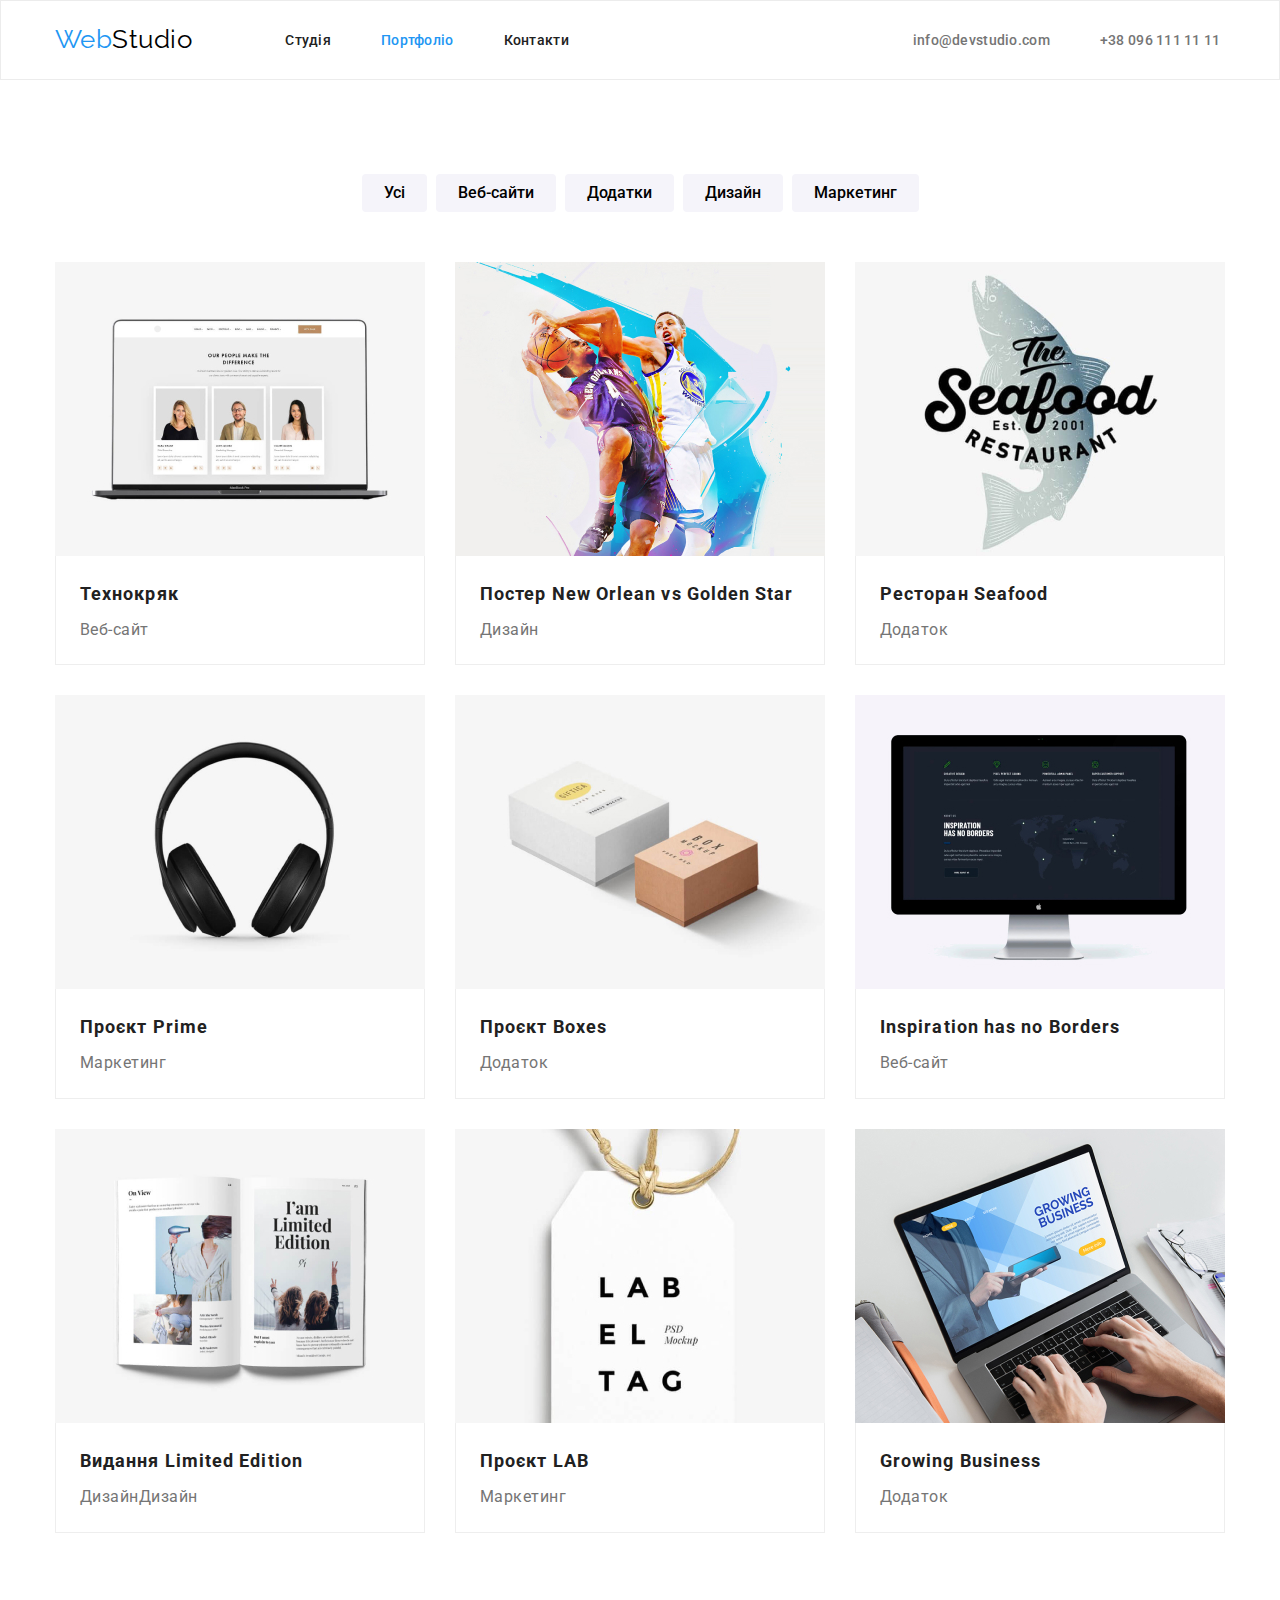
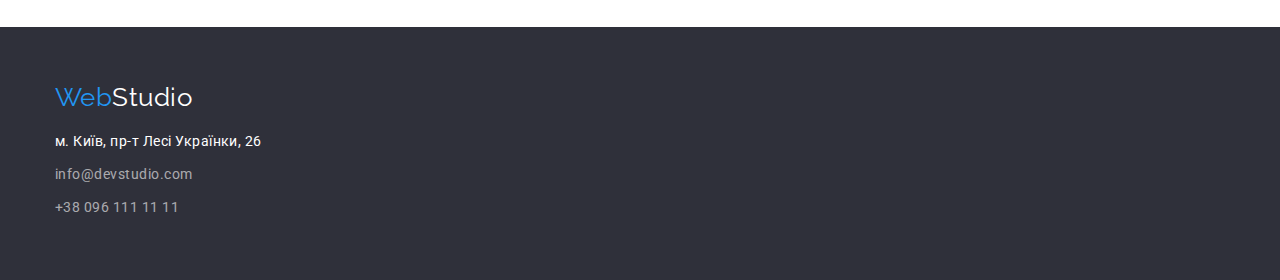
==== portfolio.html @ 8337daf1 "Add files via upload" ====
<!DOCTYPE html>
<html lang="en">
<head>
<meta charset="UTF-8">
<meta http-equiv="X-UA-Compatible" content="IE=edge">
<meta name="viewport" content="width=device-width, initial-scale=1.0">
<title>Portfolio</title>
<link rel="preconnect" href="https://fonts.googleapis.com"><link rel="preconnect" href="https://fonts.gstatic.com" crossorigin><link href="https://fonts.googleapis.com/css2?family=Raleway:wght@700&family=Roboto:wght@400;500;700;900&display=swap" rel="stylesheet">
<link rel="stylesheet" href="https://cdnjs.cloudflare.com/ajax/libs/modern-normalize/1.1.0/modern-normalize.min.css"> 
<link rel="stylesheet" href="css/style.css">
</head>
<body>

<!-- header -->

<header class="head-page">   
    
    <div class="line-head container">

        <a class="logo-head" href="#"><span class="logo-two">Web</span>Studio</a>

        <nav class="nav-head">

            <ul class="head-menu"> 
                <li><a class="menu-link change" href="index.html">Студія</a></li>
                <li><a class="menu-link change active" href="portfolio.html">Портфоліо</a></li>
                <li><a class="menu-link change" href="#">Контакти</a></li>
            </ul>

        </nav> 

            <ul class="head-contacts">
                <li><a class="menu-contacts change" href="mailto:info@devstudio.com">info@devstudio.com</a></li>
                <li><a class="menu-contacts change" href="tel:+380961111111">+38 096 111 11 11</a></li>
            </ul>

    </div>

</header>

<!-- main -->

<main> 

<!-- section-1-->

    <section class="container section menu-portfolio">

        <ul class="portfolio-list">
            <li class="portfolio-items"><button class="button-portfolio" type="button">Усі</button></li>  
            <li class="portfolio-items"><button class="button-portfolio" type="button">Веб-сайти</button></li>
            <li class="portfolio-items"><button class="button-portfolio" type="button">Додатки</button></li> 
            <li class="portfolio-items"><button class="button-portfolio" type="button">Дизайн</button></li>
            <li class="portfolio-items"><button class="button-portfolio" type="button">Маркетинг</button></li>
        </ul>

    </section>

<!-- section-2-->

    <section class="container section grid-portfolio">
        <ul class="card-list">

            <li class="cards-items">
                <img src="images/portfolio/img1.jpg" alt="" width="370" height="294">   
                <div class="frame">
                    <h3 class="name-card">Технокряк</h3>    
                    <p class="text-portfolio">Веб-сайт</p>
                </div>
            </li>

            <li class="cards-items">
                <img src="images/portfolio/img2.jpg" alt="" width="370" height="294">   
                <div class="frame">
                    <h3 class="name-card">Постер New Orlean vs Golden Star</h3>   
                    <p class="text-portfolio">Дизайн</p>
                </div>
            </li>
    
            <li class="cards-items">
                <img src="images/portfolio/img3.jpg" alt="" width="370" height="294">   
                <div class="frame">
                    <h3 class="name-card">Ресторан Seafood</h3>   
                    <p class="text-portfolio">Додаток</p>
                </div>
            </li>
    
            <li class="cards-items">
                <img src="images/portfolio/img4.jpg" alt="" width="370" height="294">   
                <div class="frame">
                    <h3 class="name-card">Проєкт Prime</h3>   
                    <p class="text-portfolio">Маркетинг</p>
                </div>
            </li>
    
            <li class="cards-items">
                <img src="images/portfolio/img5.jpg" alt="" width="370" height="294">   
                <div class="frame">
                    <h3 class="name-card">Проєкт Boxes</h3>   
                    <p class="text-portfolio">Додаток</p>
                </div>
            </li>

            <li class="cards-items">
                <img src="images/portfolio/img6.jpg" alt="" width="370" height="294">   
                <div class="frame">
                    <h3 class="name-card">Inspiration has no Borders</h3> 
                    <p class="text-portfolio">Веб-сайт</p>
                </div>
            </li>
    
            <li class="cards-items">
                <img src="images/portfolio/img7.jpg" alt="" width="370" height="294">   
                <div class="frame">
                    <h3 class="name-card">Видання Limited Edition</h3>    
                    <p class="text-portfolio">ДизайнДизайн</p>
                </div>
            </li>
    
            <li class="cards-items">
                <img src="images/portfolio/img8.jpg" alt="" width="370" height="294">   
                <div class="frame">
                    <h3 class="name-card">Проєкт LAB</h3> 
                    <p class="text-portfolio">Маркетинг</p>
                </div>
            </li>
    
            <li class="cards-items">
                <img src="images/portfolio/img9.jpg" alt="" width="370" height="294">   
                <div class="frame">
                    <h3 class="name-card">Growing Business</h3>   
                    <p class="text-portfolio">Додаток</p>
                </div>
            </li>

        </ul>
    </section>

</main>

<!-- footer -->

<footer class="foot-page">
    
    <div class="container">

        <nav class="navigation-logo">
            <a class="logo-foot " href="#"><span class="logo-two">Web</span>Studio</a> 
        </nav>


        <nav class="navigation-foot">
        
           <ul class="list-foot">
                <li class="foot-items">
                    <address>
                        <a class="local menu-button" href="https://goo.gl/maps/CPtrU1FHBa2aNyZL9">м. Київ, пр-т Лесі Українки, 26</a>
                    </address>
                </li>
                <li class="foot-items"><a class="contact-foot change" href="mailto:info@devstudio.com">info@devstudio.com</a></li>
                <li class="foot-items"><a class="contact-foot change" href="tel:+380961111111">+38 096 111 11 11</a></li>
            </ul>
        </nav>
    </div>

</footer>


</body>
</html>
---- css/style.css ----
body{
font-family: Roboto, sans-serif;
color: #212121;
background-color: #FFFFFF;
font-size: 100%;
letter-spacing: 0.03em;
margin: 0;
padding: 0;
}


:root{
    --color1: #000000;
    --color2: #2196F3;
    --color3: #2F303A;;
    --color4: #FFFFFF;
    --color5: #757575;
    --color6: #F5F4FA;
    --color7: #ECECEC;
    --color8: #212121;
    --color9: #188CE8;
    --color10: #EEEEEE;
}

img{
display: block;
}

.container{
width:1200px;
margin: 0 auto;
}
    
.section{
    padding-top: 94px;
    padding-bottom: 94px;
}




/* _______________________________________HEADER_________________________ */
.head-page{
height: 80px;
border: 1px solid var(--color7);
}

.line-head{
display: flex;
}

.logo-head{
font-size: 26px;
line-height: 1.1;
font-family: 'Raleway';
text-decoration: none;
color: var(--color1);
padding-left: 15px;
padding-top: 24px;
}

.logo-two{
color: var(--color2);
}
    
.nav-head{
display: flex;
}

.head-menu{
display: flex;
list-style-type: none;
gap: 50px;
font-size: 14px;
line-height: 1.1;
letter-spacing: 0.02em;
padding: 0;
margin: 0;
margin-left: 93px;

padding-top: 32px;
}

.menu-link{
font-size: 14px;
line-height: 1.1;
letter-spacing: 0.02em;
text-decoration: none;
color: var(--color8);
font-weight: 500;
}

.head-contacts{
    margin: 0;
display: flex;
list-style-type: none;
margin-left: 344px;
gap: 50px;
font-size: 14px;
line-height: 1.1;
letter-spacing: 0.02em;
padding: 0;
padding-top: 32px;
}

.menu-contacts{
font-size: 14px;
line-height: 1.1;
letter-spacing: 0.02em;
text-decoration: none;
font-weight: 500;
color: var(--color5);
}

/* _______________________________________MAIN-INDEX____________________ */

/* _______________________________________SECTION 1*/

.background-image{
margin: 0 auto;
width: 1600px;
background: var(--color3);
background-image: url("img/overlay.jpg");

}
.head-top{
margin: 0 0;
font-weight: 900;
font-size: 44px;
line-height: 1.36;
text-align: center;
letter-spacing: 0.06em;
text-transform: uppercase;
padding-top: 200px;
padding-left: 252px;
padding-right: 252px;
color: var(--color4);
width: 696px;
box-sizing: content-box;
}

.but-pozition{
padding-left: 492px;
padding-top: 30px;
padding-bottom: 200px;
}

.button-top{
border: 0;
font-size: 16px;
line-height: 1.88;
align-items: center;
text-align: center;
letter-spacing: 0.06em;
font-weight: 700;
padding: 10px 32px;

cursor: pointer;
color: var(--color4);
background: var(--color9);
box-shadow: 0px 4px 4px rgba(0, 0, 0, 0.15);
border-radius: 4px;
}



.button-sec-one:hover{
background: var(--color2);
box-shadow: 0px 4px 4px rgba(0, 0, 0, 0.15);

}

/* _______________________________________SECTION 2*/

svg{
    display: block;
}

.benefits-icon{
    width: 70px;
    height: 70px;
}

.benefits-icons{
width: 270px;
height: 120px;
}

.visually-hidden {
position: absolute;
white-space: nowrap;width: 1px;
height: 1px;overflow: hidden;
border: 0;padding: 0;
clip: rect(0 0 0 0);
clip-path: inset(50%);
margin: -1px; 
}

.benefits-list{
display: flex;
justify-content: center;
gap: 30px;
padding: 0;
margin: 0;
}

.benefits-items{
list-style-type: none;
}

.benefits-head{
width: 270px;
height: 16px;
font-size: 14px;
line-height: 1.1;
text-transform: uppercase;
margin: 0;
padding: 0;
margin-bottom: 10px;
}


.text-benefits{
width: 270px;
height: 72px;
font-size: 14px;
line-height: 1.71;
color: var(--color5);
margin: 0;
padding: 0;
}
    

/* _______________________________________SECTION 3 */


.doing{
padding: 0;
}

.doing-head{
font-size: 36px;
line-height: 1.1;
text-align: center;
margin: 0 auto;
margin-bottom: 50px;
}

.doing-list{
display: flex;
gap: 30px;
justify-content: center;
margin: 0;
padding: 0;

}

.doing-items{
list-style: none;
}

/* _______________________________________SECTION 4 */
.staff{
background: var(--color6);
}
 
.staff-head{
font-size: 36px;
line-height: 1.1;
text-align: center;
padding: 0 ;
margin: 0 ;
}

.staff-list{
display: flex;
justify-content: center;
gap: 30px;
padding: 0;
margin: 0;
margin-top: 50px;
}

.staff-items{
list-style-type: none;
background: var(--color4);
box-shadow: 0px 1px 3px rgba(0, 0, 0, 0.12), 0px 1px 1px rgba(0, 0, 0, 0.14), 0px 2px 1px rgba(0, 0, 0, 0.2);
border-radius: 0px 0px 4px 4px;
justify-content: center;
flex-direction: column;
}

.name-staff{ 
font-weight: 500;
font-size: 16px;
line-height: 1.1;
text-align: center;

margin: 0;
color: var(--color8);
padding-top: 30px;
}

.positions-staff{
padding-bottom: 30px;
font-size: 16px;
line-height: 1.1;
text-align: center;
padding-top: 10px;
margin: 0;
color: var(--color5);
}



/* _______________________________________MAIN-PORTFOLIO__________________________ */

/* ______________________________________SECTION 1 */
.menu-portfolio{
padding-bottom: 0;
}

.portfolio-list{
display: flex;
flex-wrap: wrap;
gap: 9px;  
margin: 0;
padding: 0;
justify-content: center;
}

.portfolio-items{
display: flex;
list-style-type: none;
margin: 0;
display: inline;
}

.portfolio-section{
display: flex;
flex-wrap: wrap;
gap: 9px;  
margin: 0;
padding: 0;
justify-content: center;
}

.button-portfolio{ 
font-weight: 500;
border: 0;
font-size: 16px;
line-height: 1.6;
background: var(--color6);
border-radius: 4px;
cursor: pointer;
padding: 6px 22px;

}

.button-portfolio:hover{
background: var(--color2);
color: var(--color4);
box-shadow: 0px 3px 1px rgba(0, 0, 0, 0.1), 0px 1px 2px rgba(0, 0, 0, 0.08), 0px 2px 2px rgba(0, 0, 0, 0.12);
border-radius: 4px;
}
/* ______________________________________SECTION 2 */

.grid-portfolio{
padding-top: 50px;
}

.card-list{
display: flex;
flex-wrap: wrap;
gap: 30px;  
margin: 0;
padding: 0;
justify-content: center;
}


.cards-items{
list-style-type: none;

}

.frame{
margin: 0;
list-style-type: none;
box-sizing: border-box;
border-right: 1px solid var(--color10);
border-left: 1px solid var(--color10);
border-bottom: 1px solid var(--color10);
}

.name-card{
font-weight: 700;
font-size: 18px;
line-height: 2;
letter-spacing: 0.06em;
margin: 0;
padding: 0;
padding-left: 24px;
padding-top: 20px;
}

.text-portfolio{
font-weight: 400;
font-size: 16px;
line-height: 1.8;
margin: 0;
padding: 0;
padding-left: 24px;
margin-top: 4px;
padding-bottom: 20px;
color: var(--color5);
}

/* _______________________________________FOOTER_________________________ */
.foot-page{
background: var(--color3);
}

.navigation-logo{
padding-top: 60px;
padding-left: 15px;
}

.logo-foot{
font-size: 26px;
line-height: 0.8;
font-family: 'Raleway';
text-decoration: none;
color: var(--color4);
}

.navigation-foot{
padding-bottom: 60px;
padding-left: 15px;
margin-top: 20px;
}

.list-foot{
list-style-type: none;
padding: 0;
margin: 0;
}

.local{
font-weight: 400;
font-style: normal;
font-size: 14px;
line-height: 1.71;
text-decoration: none;
color: var(--color4);
}

.contact-foot{
font-weight: 400;
font-size: 14px;
line-height: 1.71;
text-decoration: none;
color:rgba(255, 255, 255, 0.6); 
}

.foot-items{
margin-top: 9px;
}



.change:hover{
color: var(--color2);
}

.active{
color: var(--color2);
}
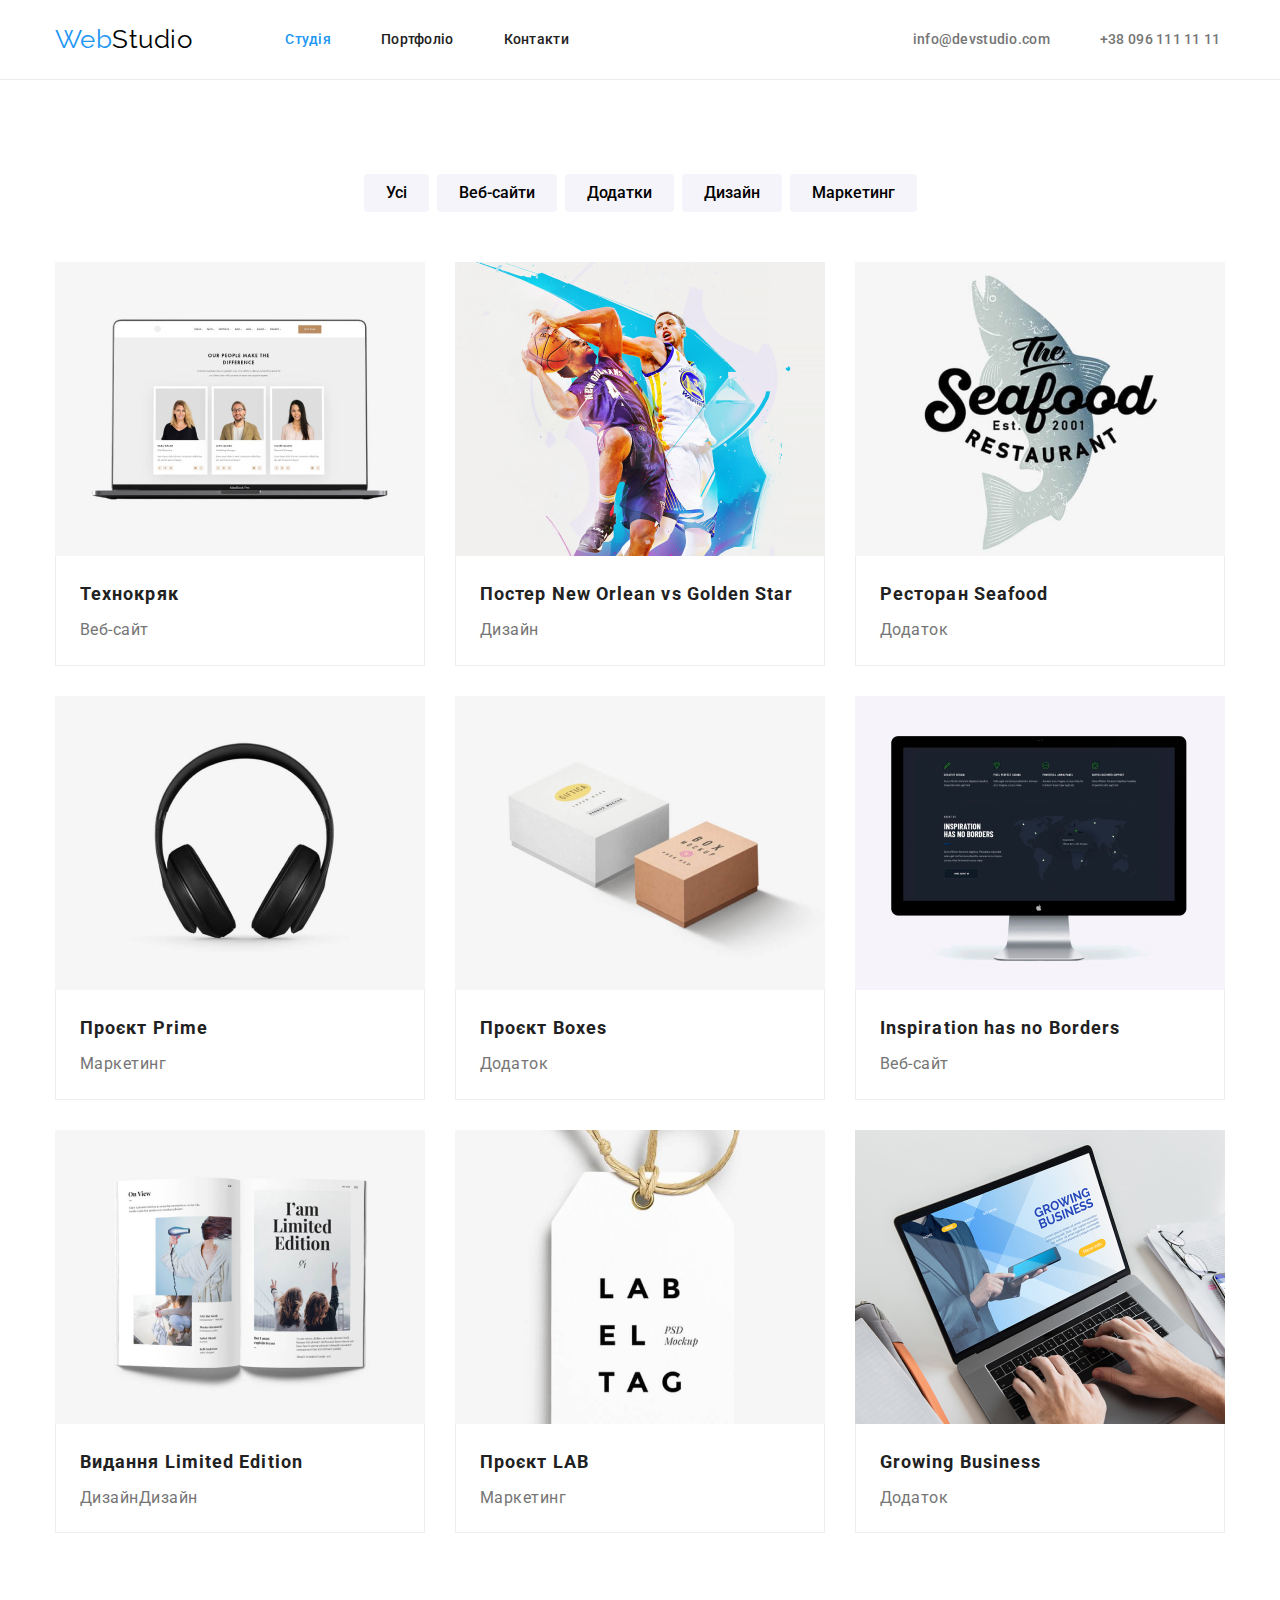
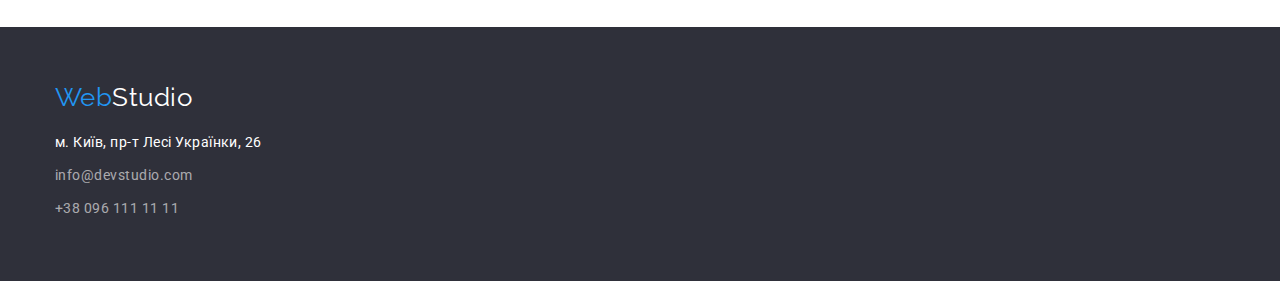
==== commit e285fd16: "Add files via upload" ====
--- a/portfolio.html
+++ b/portfolio.html
@@ -1,10 +1,10 @@
 <!DOCTYPE html>
-<html lang="en">
+<html lang="uk">
 <head>
 <meta charset="UTF-8">
 <meta http-equiv="X-UA-Compatible" content="IE=edge">
 <meta name="viewport" content="width=device-width, initial-scale=1.0">
-<title>Portfolio</title>
+<title>Портфоліо</title>
 <link rel="preconnect" href="https://fonts.googleapis.com"><link rel="preconnect" href="https://fonts.gstatic.com" crossorigin><link href="https://fonts.googleapis.com/css2?family=Raleway:wght@700&family=Roboto:wght@400;500;700;900&display=swap" rel="stylesheet">
 <link rel="stylesheet" href="https://cdnjs.cloudflare.com/ajax/libs/modern-normalize/1.1.0/modern-normalize.min.css"> 
 <link rel="stylesheet" href="css/style.css">
@@ -14,7 +14,6 @@
 <!-- header -->
 
 <header class="head-page">   
-    
     <div class="line-head container">
 
         <a class="logo-head" href="#"><span class="logo-two">Web</span>Studio</a>
@@ -22,29 +21,42 @@
         <nav class="nav-head">
 
             <ul class="head-menu"> 
-                <li><a class="menu-link change" href="index.html">Студія</a></li>
-                <li><a class="menu-link change active" href="portfolio.html">Портфоліо</a></li>
+                <li><a class="menu-link change active" href="index.html">Студія</a></li>
+                <li><a class="menu-link change" href="portfolio.html">Портфоліо</a></li>
                 <li><a class="menu-link change" href="#">Контакти</a></li>
             </ul>
 
         </nav> 
 
             <ul class="head-contacts">
-                <li><a class="menu-contacts change" href="mailto:info@devstudio.com">info@devstudio.com</a></li>
-                <li><a class="menu-contacts change" href="tel:+380961111111">+38 096 111 11 11</a></li>
+
+                <li class="icons-head">
+                    <svg width="16px" height="12px">
+                        <use href="/images/Arabic.svg#icon-envelope"> </use>
+                    </svg>
+                    <a class="menu-contacts change" href="mailto:info@devstudio.com">info@devstudio.com</a>
+                </li>
+                
+                <li class="icons-head">
+                    <svg width="10px" height="16px">
+                        <use href="/images/Arabic.svg#icon-smartphone"> </use>
+                    </svg>
+                    <a class="menu-contacts change" href="tel:+380961111111">+38 096 111 11 11</a>
+                </li>
+
             </ul>
 
     </div>
-
 </header>
 
 <!-- main -->
 
 <main> 
 
-<!-- section-1-->
+<section class="section">
 
-    <section class="container section menu-portfolio">
+    <div class="container">
+
 
         <ul class="portfolio-list">
             <li class="portfolio-items"><button class="button-portfolio" type="button">Усі</button></li>  
@@ -54,11 +66,10 @@
             <li class="portfolio-items"><button class="button-portfolio" type="button">Маркетинг</button></li>
         </ul>
 
-    </section>
+    
+    <h1 class="visually-hidden">Portfolio</h1>
 
-<!-- section-2-->
 
-    <section class="container section grid-portfolio">
         <ul class="card-list">
 
             <li class="cards-items">
@@ -134,7 +145,8 @@
             </li>
 
         </ul>
-    </section>
+    </div>
+</section>
 
 </main>
 
@@ -144,27 +156,25 @@
     
     <div class="container">
 
-        <nav class="navigation-logo">
             <a class="logo-foot " href="#"><span class="logo-two">Web</span>Studio</a> 
-        </nav>
 
-
-        <nav class="navigation-foot">
+        <address class="navigation-foot">
         
            <ul class="list-foot">
-                <li class="foot-items">
-                    <address>
+                <li>
                         <a class="local menu-button" href="https://goo.gl/maps/CPtrU1FHBa2aNyZL9">м. Київ, пр-т Лесі Українки, 26</a>
-                    </address>
                 </li>
-                <li class="foot-items"><a class="contact-foot change" href="mailto:info@devstudio.com">info@devstudio.com</a></li>
-                <li class="foot-items"><a class="contact-foot change" href="tel:+380961111111">+38 096 111 11 11</a></li>
+                <li><a class="contact-foot change" href="mailto:info@devstudio.com">info@devstudio.com</a></li>
+                <li><a class="contact-foot change" href="tel:+380961111111">+38 096 111 11 11</a></li>
             </ul>
-        </nav>
+            
+        </address>
     </div>
 
 </footer>
 
 
+
+
 </body>
 </html>--- a/css/style.css
+++ b/css/style.css
@@ -1,7 +1,7 @@
 body{
 font-family: Roboto, sans-serif;
-color: #212121;
-background-color: #FFFFFF;
+color: var(--color8);
+background-color: var(--color4);
 font-size: 100%;
 letter-spacing: 0.03em;
 margin: 0;
@@ -29,6 +29,7 @@
 .container{
 width:1200px;
 margin: 0 auto;
+padding: 0 15px;
 }
     
 .section{
@@ -40,13 +41,21 @@
 
 
 /* _______________________________________HEADER_________________________ */
+
+
+.icons-head{
+display: flex;
+gap: 10px;
+}
+
+
 .head-page{
-height: 80px;
-border: 1px solid var(--color7);
+border-bottom: 1px solid var(--color7);
 }
 
 .line-head{
 display: flex;
+align-items: center;
 }
 
 .logo-head{
@@ -55,8 +64,6 @@
 font-family: 'Raleway';
 text-decoration: none;
 color: var(--color1);
-padding-left: 15px;
-padding-top: 24px;
 }
 
 .logo-two{
@@ -78,10 +85,13 @@
 margin: 0;
 margin-left: 93px;
 
-padding-top: 32px;
+
 }
 
 .menu-link{
+display: block;
+padding: 32px 0;
+
 font-size: 14px;
 line-height: 1.1;
 letter-spacing: 0.02em;
@@ -94,13 +104,13 @@
     margin: 0;
 display: flex;
 list-style-type: none;
-margin-left: 344px;
-gap: 50px;
+margin-left: 318px;
+gap: 30px;
 font-size: 14px;
 line-height: 1.1;
 letter-spacing: 0.02em;
 padding: 0;
-padding-top: 32px;
+
 }
 
 .menu-contacts{
@@ -116,36 +126,35 @@
 
 /* _______________________________________SECTION 1*/
 
-.background-image{
+.back-end{
 margin: 0 auto;
-width: 1600px;
+max-width: 1600px;
 background: var(--color3);
 background-image: url("img/overlay.jpg");
+padding-top: 200px;
+padding-bottom: 200px;
 
 }
 .head-top{
-margin: 0 0;
 font-weight: 900;
 font-size: 44px;
 line-height: 1.36;
 text-align: center;
 letter-spacing: 0.06em;
 text-transform: uppercase;
-padding-top: 200px;
-padding-left: 252px;
-padding-right: 252px;
+margin-top: 0px;
+margin-bottom: 30px;
+margin-left: auto;
+margin-right: auto;
 color: var(--color4);
 width: 696px;
 box-sizing: content-box;
 }
 
-.but-pozition{
-padding-left: 492px;
-padding-top: 30px;
-padding-bottom: 200px;
-}
 
 .button-top{
+margin: 0 auto;
+display: block;
 border: 0;
 font-size: 16px;
 line-height: 1.88;
@@ -172,18 +181,9 @@
 
 /* _______________________________________SECTION 2*/
 
-svg{
-    display: block;
-}
-
-.benefits-icon{
-    width: 70px;
-    height: 70px;
-}
 
 .benefits-icons{
-width: 270px;
-height: 120px;
+
 }
 
 .visually-hidden {
@@ -217,6 +217,7 @@
 margin: 0;
 padding: 0;
 margin-bottom: 10px;
+margin-top: 30px;
 }
 
 
@@ -234,11 +235,11 @@
 /* _______________________________________SECTION 3 */
 
 
-.doing{
-padding: 0;
-}
-
-.doing-head{
+.services{
+padding: 0;
+}
+
+.services-title{
 font-size: 36px;
 line-height: 1.1;
 text-align: center;
@@ -246,7 +247,7 @@
 margin-bottom: 50px;
 }
 
-.doing-list{
+.services-list{
 display: flex;
 gap: 30px;
 justify-content: center;
@@ -255,7 +256,7 @@
 
 }
 
-.doing-items{
+.services-items{
 list-style: none;
 }
 
@@ -264,7 +265,7 @@
 background: var(--color6);
 }
  
-.staff-head{
+.staff-title{
 font-size: 36px;
 line-height: 1.1;
 text-align: center;
@@ -298,32 +299,86 @@
 
 margin: 0;
 color: var(--color8);
+}
+
+.positions-staff{
+font-size: 16px;
+line-height: 1.1;
+text-align: center;
+margin: 0;
+color: var(--color5);
+margin-top: 10px;
+}
+
+
+.elements-position{
 padding-top: 30px;
-}
-
-.positions-staff{
 padding-bottom: 30px;
-font-size: 16px;
-line-height: 1.1;
-text-align: center;
-padding-top: 10px;
-margin: 0;
-color: var(--color5);
-}
-
-
-
-/* _______________________________________MAIN-PORTFOLIO__________________________ */
-
-/* ______________________________________SECTION 1 */
-.menu-portfolio{
-padding-bottom: 0;
-}
+}
+
+
+.staff-socials{
+margin: 0;
+padding: 0;
+display: flex;
+justify-content: center;
+padding-bottom: 30px;
+margin-top: 16px;
+gap: 10px;
+list-style-type: none;
+}
+
+
+/* ______________________________________SECTION 5 */
+
+.regular-clients{
+font-weight: 700;
+font-size: 36px;
+line-height: 1.1;
+text-align: center;
+letter-spacing: 0.03em;
+
+
+display: flex;
+margin: 0;
+padding: 0;
+justify-content: center;
+margin-bottom: 50px;
+}
+
+.clients-list{
+display: flex;
+margin: 0;
+padding: 0;
+justify-content: center;
+gap: 30px;
+}
+
+.clients-items{
+list-style: none;
+
+}
+
+
+.clients-icons{
+
+}
+
+
+
+
+
+
+
+
+
+
+/* _______________________________________MAIN-PORTFOLIO __________________________ */
 
 .portfolio-list{
 display: flex;
 flex-wrap: wrap;
-gap: 9px;  
+gap: 8px;  
 margin: 0;
 padding: 0;
 justify-content: center;
@@ -336,14 +391,6 @@
 display: inline;
 }
 
-.portfolio-section{
-display: flex;
-flex-wrap: wrap;
-gap: 9px;  
-margin: 0;
-padding: 0;
-justify-content: center;
-}
 
 .button-portfolio{ 
 font-weight: 500;
@@ -363,11 +410,8 @@
 box-shadow: 0px 3px 1px rgba(0, 0, 0, 0.1), 0px 1px 2px rgba(0, 0, 0, 0.08), 0px 2px 2px rgba(0, 0, 0, 0.12);
 border-radius: 4px;
 }
-/* ______________________________________SECTION 2 */
-
-.grid-portfolio{
-padding-top: 50px;
-}
+/* ______________________________________ */
+
 
 .card-list{
 display: flex;
@@ -376,6 +420,7 @@
 margin: 0;
 padding: 0;
 justify-content: center;
+padding-top: 50px;
 }
 
 
@@ -391,6 +436,9 @@
 border-right: 1px solid var(--color10);
 border-left: 1px solid var(--color10);
 border-bottom: 1px solid var(--color10);
+padding-left: 24px;
+padding-top: 20px;
+padding-bottom: 20px;
 }
 
 .name-card{
@@ -400,8 +448,7 @@
 letter-spacing: 0.06em;
 margin: 0;
 padding: 0;
-padding-left: 24px;
-padding-top: 20px;
+
 }
 
 .text-portfolio{
@@ -410,20 +457,16 @@
 line-height: 1.8;
 margin: 0;
 padding: 0;
-padding-left: 24px;
 margin-top: 4px;
-padding-bottom: 20px;
 color: var(--color5);
 }
 
 /* _______________________________________FOOTER_________________________ */
 .foot-page{
 background: var(--color3);
-}
-
-.navigation-logo{
 padding-top: 60px;
-padding-left: 15px;
+padding-bottom: 60px;
+
 }
 
 .logo-foot{
@@ -435,15 +478,16 @@
 }
 
 .navigation-foot{
-padding-bottom: 60px;
-padding-left: 15px;
 margin-top: 20px;
 }
 
 .list-foot{
-list-style-type: none;
-padding: 0;
-margin: 0;
+display: flex;
+flex-direction: column;
+list-style-type: none;
+padding: 0;
+margin: 0;
+gap: 9px;
 }
 
 .local{
@@ -456,6 +500,7 @@
 }
 
 .contact-foot{
+font-style: normal;
 font-weight: 400;
 font-size: 14px;
 line-height: 1.71;
@@ -463,10 +508,6 @@
 color:rgba(255, 255, 255, 0.6); 
 }
 
-.foot-items{
-margin-top: 9px;
-}
-
 
 
 .change:hover{
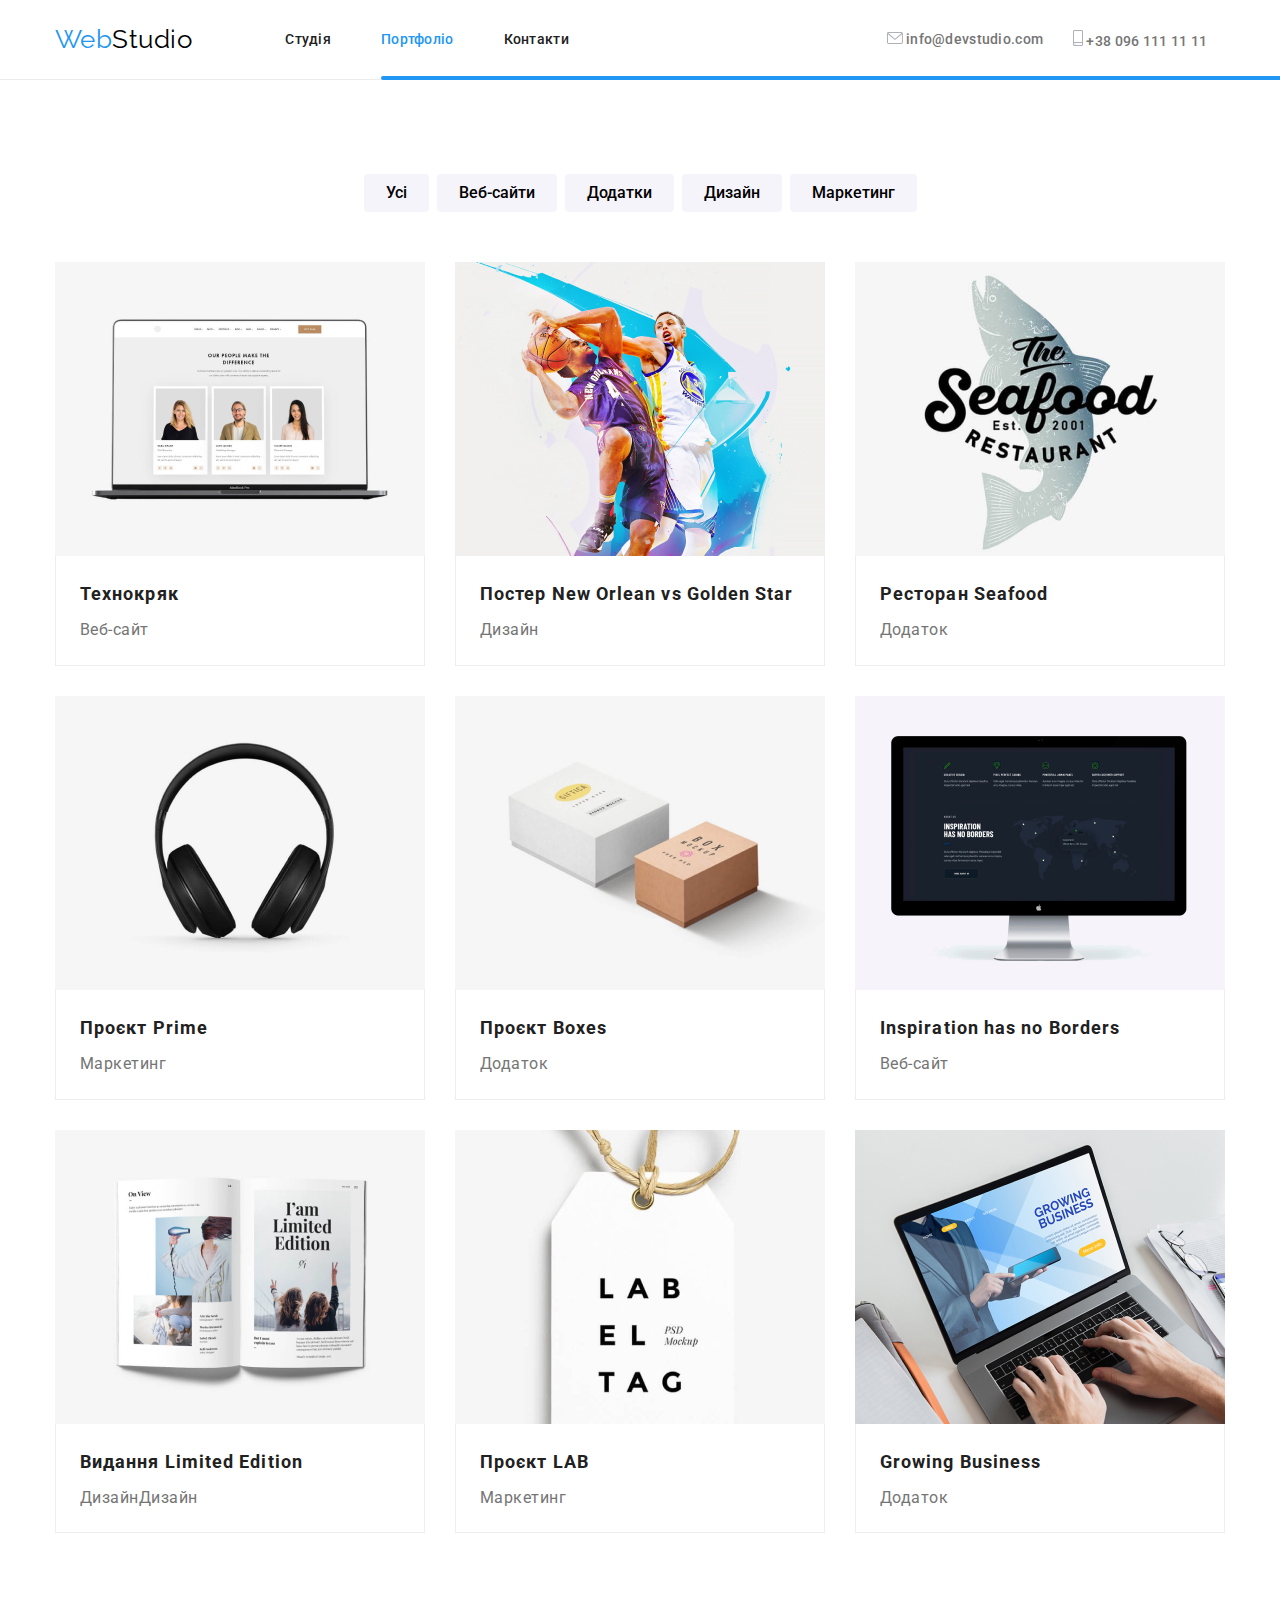
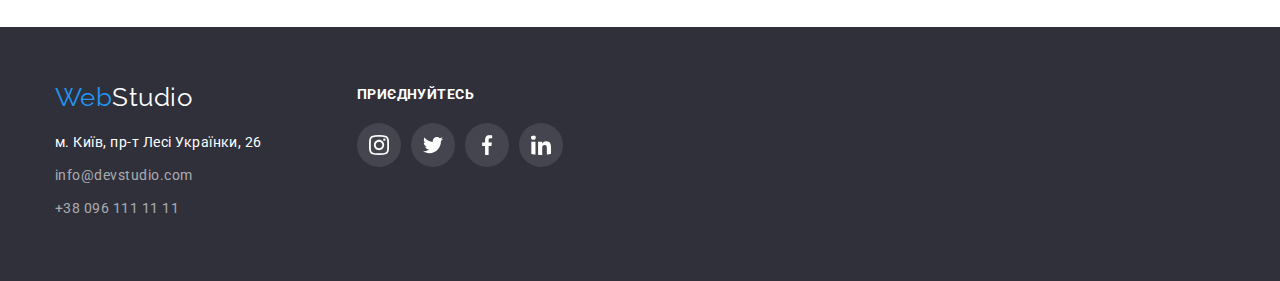
==== commit e98b22fe: "Add files via upload" ====
--- a/portfolio.html
+++ b/portfolio.html
@@ -21,8 +21,8 @@
         <nav class="nav-head">
 
             <ul class="head-menu"> 
-                <li><a class="menu-link change active" href="index.html">Студія</a></li>
-                <li><a class="menu-link change" href="portfolio.html">Портфоліо</a></li>
+                <li><a class="menu-link change" href="index.html">Студія</a></li>
+                <li><a class="menu-link change active" href="portfolio.html">Портфоліо</a></li>
                 <li><a class="menu-link change" href="#">Контакти</a></li>
             </ul>
 
@@ -31,17 +31,20 @@
             <ul class="head-contacts">
 
                 <li class="icons-head">
-                    <svg width="16px" height="12px">
-                        <use href="/images/Arabic.svg#icon-envelope"> </use>
-                    </svg>
-                    <a class="menu-contacts change" href="mailto:info@devstudio.com">info@devstudio.com</a>
+                    <a class="menu-contacts change smartphone-envelope" href="mailto:info@devstudio.com">
+                        <svg width="16px" height="12px">
+                            <use href="/images/icons.svg#icon-envelope"></use>>
+                        </svg>
+                    info@devstudio.com</a>
                 </li>
                 
                 <li class="icons-head">
-                    <svg width="10px" height="16px">
-                        <use href="/images/Arabic.svg#icon-smartphone"> </use>
-                    </svg>
-                    <a class="menu-contacts change" href="tel:+380961111111">+38 096 111 11 11</a>
+
+                    <a class="menu-contacts change smartphone-envelope" href="tel:+380961111111">
+                        <svg width="10px" height="16px">
+                            <use href="/images/icons.svg#icon-smartphone"></use>>
+                        </svg>
+                    +38 096 111 11 11</a>
                 </li>
 
             </ul>
@@ -73,7 +76,7 @@
         <ul class="card-list">
 
             <li class="cards-items">
-                <img src="images/portfolio/img1.jpg" alt="" width="370" height="294">   
+                <img src="images/portfolio/img1.jpg" alt="Технокряк" width="370" height="294">   
                 <div class="frame">
                     <h3 class="name-card">Технокряк</h3>    
                     <p class="text-portfolio">Веб-сайт</p>
@@ -81,7 +84,7 @@
             </li>
 
             <li class="cards-items">
-                <img src="images/portfolio/img2.jpg" alt="" width="370" height="294">   
+                <img src="images/portfolio/img2.jpg" alt="Постер New Orlean vs Golden Star" width="370" height="294">   
                 <div class="frame">
                     <h3 class="name-card">Постер New Orlean vs Golden Star</h3>   
                     <p class="text-portfolio">Дизайн</p>
@@ -89,7 +92,7 @@
             </li>
     
             <li class="cards-items">
-                <img src="images/portfolio/img3.jpg" alt="" width="370" height="294">   
+                <img src="images/portfolio/img3.jpg" alt="Ресторан Seafood" width="370" height="294">   
                 <div class="frame">
                     <h3 class="name-card">Ресторан Seafood</h3>   
                     <p class="text-portfolio">Додаток</p>
@@ -97,7 +100,7 @@
             </li>
     
             <li class="cards-items">
-                <img src="images/portfolio/img4.jpg" alt="" width="370" height="294">   
+                <img src="images/portfolio/img4.jpg" alt="Проєкт Prime" width="370" height="294">   
                 <div class="frame">
                     <h3 class="name-card">Проєкт Prime</h3>   
                     <p class="text-portfolio">Маркетинг</p>
@@ -105,7 +108,7 @@
             </li>
     
             <li class="cards-items">
-                <img src="images/portfolio/img5.jpg" alt="" width="370" height="294">   
+                <img src="images/portfolio/img5.jpg" alt="Проєкт Boxes" width="370" height="294">   
                 <div class="frame">
                     <h3 class="name-card">Проєкт Boxes</h3>   
                     <p class="text-portfolio">Додаток</p>
@@ -113,7 +116,7 @@
             </li>
 
             <li class="cards-items">
-                <img src="images/portfolio/img6.jpg" alt="" width="370" height="294">   
+                <img src="images/portfolio/img6.jpg" alt="Inspiration has no Borders" width="370" height="294">   
                 <div class="frame">
                     <h3 class="name-card">Inspiration has no Borders</h3> 
                     <p class="text-portfolio">Веб-сайт</p>
@@ -121,7 +124,7 @@
             </li>
     
             <li class="cards-items">
-                <img src="images/portfolio/img7.jpg" alt="" width="370" height="294">   
+                <img src="images/portfolio/img7.jpg" alt="Видання Limited Edition" width="370" height="294">   
                 <div class="frame">
                     <h3 class="name-card">Видання Limited Edition</h3>    
                     <p class="text-portfolio">ДизайнДизайн</p>
@@ -129,7 +132,7 @@
             </li>
     
             <li class="cards-items">
-                <img src="images/portfolio/img8.jpg" alt="" width="370" height="294">   
+                <img src="images/portfolio/img8.jpg" alt="Проєкт LAB" width="370" height="294">   
                 <div class="frame">
                     <h3 class="name-card">Проєкт LAB</h3> 
                     <p class="text-portfolio">Маркетинг</p>
@@ -137,7 +140,7 @@
             </li>
     
             <li class="cards-items">
-                <img src="images/portfolio/img9.jpg" alt="" width="370" height="294">   
+                <img src="images/portfolio/img9.jpg" alt="Growing Business" width="370" height="294">   
                 <div class="frame">
                     <h3 class="name-card">Growing Business</h3>   
                     <p class="text-portfolio">Додаток</p>
@@ -154,25 +157,58 @@
 
 <footer class="foot-page">
     
-    <div class="container">
-
-            <a class="logo-foot " href="#"><span class="logo-two">Web</span>Studio</a> 
-
-        <address class="navigation-foot">
-        
-           <ul class="list-foot">
-                <li>
-                        <a class="local menu-button" href="https://goo.gl/maps/CPtrU1FHBa2aNyZL9">м. Київ, пр-т Лесі Українки, 26</a>
-                </li>
-                <li><a class="contact-foot change" href="mailto:info@devstudio.com">info@devstudio.com</a></li>
-                <li><a class="contact-foot change" href="tel:+380961111111">+38 096 111 11 11</a></li>
+    <div class=" foot-list container">
+
+           <div>
+                <a class="logo-foot " href="#"><span class="logo-two">Web</span>Studio</a> 
+    
+            <address class="navigation-foot">
+            
+               <ul class="list-foot">
+                    <li>
+                            <a class="local" href="https://goo.gl/maps/CPtrU1FHBa2aNyZL9">м. Київ, пр-т Лесі Українки, 26</a>
+                    </li>
+                    <li><a class="contact-foot change" href="mailto:info@devstudio.com">info@devstudio.com</a></li>
+                    <li><a class="contact-foot change" href="tel:+380961111111">+38 096 111 11 11</a></li>
+                </ul>
+                
+            </address>
+           </div>
+
+
+            <div class="pozition-subscribe">
+                <h3 class="subscribe-foot">Приєднуйтесь</h3>
+    
+            <ul class="subscribe-list">
+    
+                <li class="subscribe-items">
+                    <svg class="subscribe-icons" width="20" height="20">
+                        <use href="./images/icons.svg#icon-instagram"></use>
+                    </svg>
+                </li>
+                <li class="subscribe-items">
+                    <svg class="subscribe-icons" width="20" height="20">
+                        <use href="./images/icons.svg#icon-twitter"></use>
+                    </svg>
+                </li>
+                <li class="subscribe-items">
+                    <svg class="subscribe-icons" width="20" height="20">
+                        <use href="./images/icons.svg#icon-facebook"></use>
+                    </svg>
+                </li>
+                <li class="subscribe-items">
+                    <svg class="subscribe-icons" width="20" height="20">
+                        <use href="./images/icons.svg#icon-linkedin"></use>
+                    </svg>
+                </li>
+    
             </ul>
-            
-        </address>
+
+            </div> 
     </div>
 
+
 </footer>
-
 
 
 
--- a/css/style.css
+++ b/css/style.css
@@ -20,6 +20,7 @@
     --color8: #212121;
     --color9: #188CE8;
     --color10: #EEEEEE;
+    --color11: #AFB1B8;
 }
 
 img{
@@ -43,11 +44,11 @@
 /* _______________________________________HEADER_________________________ */
 
 
-.icons-head{
-display: flex;
-gap: 10px;
-}
-
+
+.icons-head:hover .menu-contacts {
+fill: var(--color2);
+cursor: pointer;
+}
 
 .head-page{
 border-bottom: 1px solid var(--color7);
@@ -98,14 +99,19 @@
 text-decoration: none;
 color: var(--color8);
 font-weight: 500;
+
+transition-duration: 250ms;
+transition-timing-function: (0.4, 0, 0.2, 1);
+transition-delay: 0;
 }
 
 .head-contacts{
-    margin: 0;
-display: flex;
+margin: 0;
+display: flex;
+gap: 30px;
+align-items: center;
 list-style-type: none;
 margin-left: 318px;
-gap: 30px;
 font-size: 14px;
 line-height: 1.1;
 letter-spacing: 0.02em;
@@ -120,9 +126,31 @@
 text-decoration: none;
 font-weight: 500;
 color: var(--color5);
+
+
+transition-duration: 250ms;
+transition-timing-function: (0.4, 0, 0.2, 1);
+transition-delay: 0;
+}
+
+.smartphone-envelope{
+    fill: #AFB1B8;
 }
 
 /* _______________________________________MAIN-INDEX____________________ */
+
+.hello{
+    width: 528;
+    height: 581;
+}
+
+
+
+
+
+
+
+
 
 /* _______________________________________SECTION 1*/
 
@@ -130,7 +158,7 @@
 margin: 0 auto;
 max-width: 1600px;
 background: var(--color3);
-background-image: url("img/overlay.jpg");
+background-image: linear-gradient(to right,rgba(47, 48, 58, 0.4),rgba(47, 48, 58, 0.4)), url(/images/index/overlay.jpg);
 padding-top: 200px;
 padding-bottom: 200px;
 
@@ -169,11 +197,15 @@
 background: var(--color9);
 box-shadow: 0px 4px 4px rgba(0, 0, 0, 0.15);
 border-radius: 4px;
-}
-
-
-
-.button-sec-one:hover{
+
+transition-duration: 250ms;
+transition-timing-function: (0.4, 0, 0.2, 1);
+transition-delay: 0;
+}
+
+
+
+.button-top:hover{
 background: var(--color2);
 box-shadow: 0px 4px 4px rgba(0, 0, 0, 0.15);
 
@@ -181,10 +213,16 @@
 
 /* _______________________________________SECTION 2*/
 
-
-.benefits-icons{
-
-}
+.benefits-icon{
+    background-color: var(--color6);
+    border-radius: 4px;
+    width: 270px;
+    height: 120px;
+    align-items: center;
+    display: flex;
+    justify-content: center;
+}
+
 
 .visually-hidden {
 position: absolute;
@@ -206,6 +244,7 @@
 
 .benefits-items{
 list-style-type: none;
+
 }
 
 .benefits-head{
@@ -258,6 +297,28 @@
 
 .services-items{
 list-style: none;
+position: relative;
+width		: 100%;
+}
+
+.services-text{
+font-style: normal;
+font-weight: 700;
+font-size: 14px;
+line-height: 16px;
+text-align: center;
+letter-spacing: 0.03em;
+text-transform: uppercase;
+color: var(--color4);
+margin: 0;
+
+position: absolute;
+bottom: 27px;
+width: 100%;
+
+background: rgba(47, 48, 58, 0.8);
+padding-top: 27px;
+padding-bottom: 27px;
 }
 
 /* _______________________________________SECTION 4 */
@@ -265,6 +326,32 @@
 background: var(--color6);
 }
  
+.staff-icons{
+fill: var(--color11);
+padding-top: 12px;
+padding-bottom: 12px;
+width: 44px;
+height: 44px;
+border-radius: 50%;
+
+
+
+
+transition-duration: 250ms;
+transition-timing-function: (0.4, 0, 0.2, 1);
+transition-delay: 0;
+}
+
+.staff-icons:hover{
+fill: var(--color4);
+cursor: pointer;
+border-radius: 50%;
+background: var(--color2);
+
+
+
+}
+
 .staff-title{
 font-size: 36px;
 line-height: 1.1;
@@ -297,9 +384,18 @@
 line-height: 1.1;
 text-align: center;
 
+
 margin: 0;
 color: var(--color8);
 }
+
+
+.icon-pozition{
+display: flex;
+justify-content: center;
+align-items: center;
+}
+
 
 .positions-staff{
 font-size: 16px;
@@ -355,15 +451,31 @@
 }
 
 .clients-items{
+list-style-type: none;
+}
+
+.clients-icons:hover{
+    fill: var(--color2);
+    cursor: pointer;
+    border-color: var(--color2);
+}
+
+.clients-icons{
+padding: 16px 32px;
+width: 170px;
+height: 92px;
+fill: var(--color11);
+
 list-style: none;
-
-}
-
-
-.clients-icons{
-
-}
-
+border: 1px solid var(--color11);
+border-radius: 4px;
+width: 170px;
+height: 92px;
+
+transition-duration: 250ms;
+transition-timing-function: (0.4, 0, 0.2, 1);
+transition-delay: 0;
+}
 
 
 
@@ -402,6 +514,11 @@
 cursor: pointer;
 padding: 6px 22px;
 
+
+transition-duration: 250ms;
+transition-timing-function: (0.4, 0, 0.2, 1);
+transition-delay: 0;
+
 }
 
 .button-portfolio:hover{
@@ -427,6 +544,15 @@
 .cards-items{
 list-style-type: none;
 
+transition-duration: 250ms;
+transition-timing-function: (0.4, 0, 0.2, 1);
+transition-delay: 0;
+}
+
+
+.cards-items:hover{
+    рушпре: 230px;
+    box-shadow: 0px 1px 1px rgba(0, 0, 0, 0.12), 0px 4px 4px rgba(0, 0, 0, 0.06), 1px 4px 6px rgba(0, 0, 0, 0.16);
 }
 
 .frame{
@@ -469,12 +595,73 @@
 
 }
 
+.subscribe-foot{
+font-family: 'Roboto';
+font-style: normal;
+font-weight: 700;
+font-size: 14px;
+line-height: 1.1;
+letter-spacing: 0.03em;
+text-transform: uppercase;
+color: var(--color4);
+padding: 0;
+margin: 0;
+margin-bottom: 20px;
+
+}
+
+.subscribe-items{
+list-style-type: none;
+
+
+}
+
+.subscribe-icons{
+fill: var(--color4);
+cursor: pointer;
+border-radius: 50%;
+background: rgba(255, 255, 255, 0.1);
+padding-top: 12px;
+padding-bottom: 12px;
+width: 44px;
+height: 44px;
+
+
+transition-duration: 250ms;
+transition-timing-function: (0.4, 0, 0.2, 1);
+transition-delay: 0;
+}
+
+.subscribe-icons:hover{
+fill: var(--color4);
+cursor: pointer;
+border-radius: 50%;
+background: var(--color2);
+
+
+}
+
+.foot-list{
+display: flex;
+gap: 95px;
+}
+
+.subscribe-list{
+    display: flex;
+    gap: 10px;
+    padding: 0;
+margin: 0;
+
+}
+
+
 .logo-foot{
 font-size: 26px;
 line-height: 0.8;
 font-family: 'Raleway';
 text-decoration: none;
 color: var(--color4);
+
 }
 
 .navigation-foot{
@@ -512,8 +699,25 @@
 
 .change:hover{
 color: var(--color2);
+
+transition-duration: 250ms;
+transition-timing-function: (0.4, 0, 0.2, 1);
+transition-delay: 0;
 }
 
 .active{
 color: var(--color2);
-}+
+}
+
+.active:after {
+    position: absolute;
+    content: "";
+    width: 100%;
+    height: 4px;
+    background-color: var(--color2);
+    border-radius: 2px;
+    display: block;
+    margin-top: 29px;
+
+}
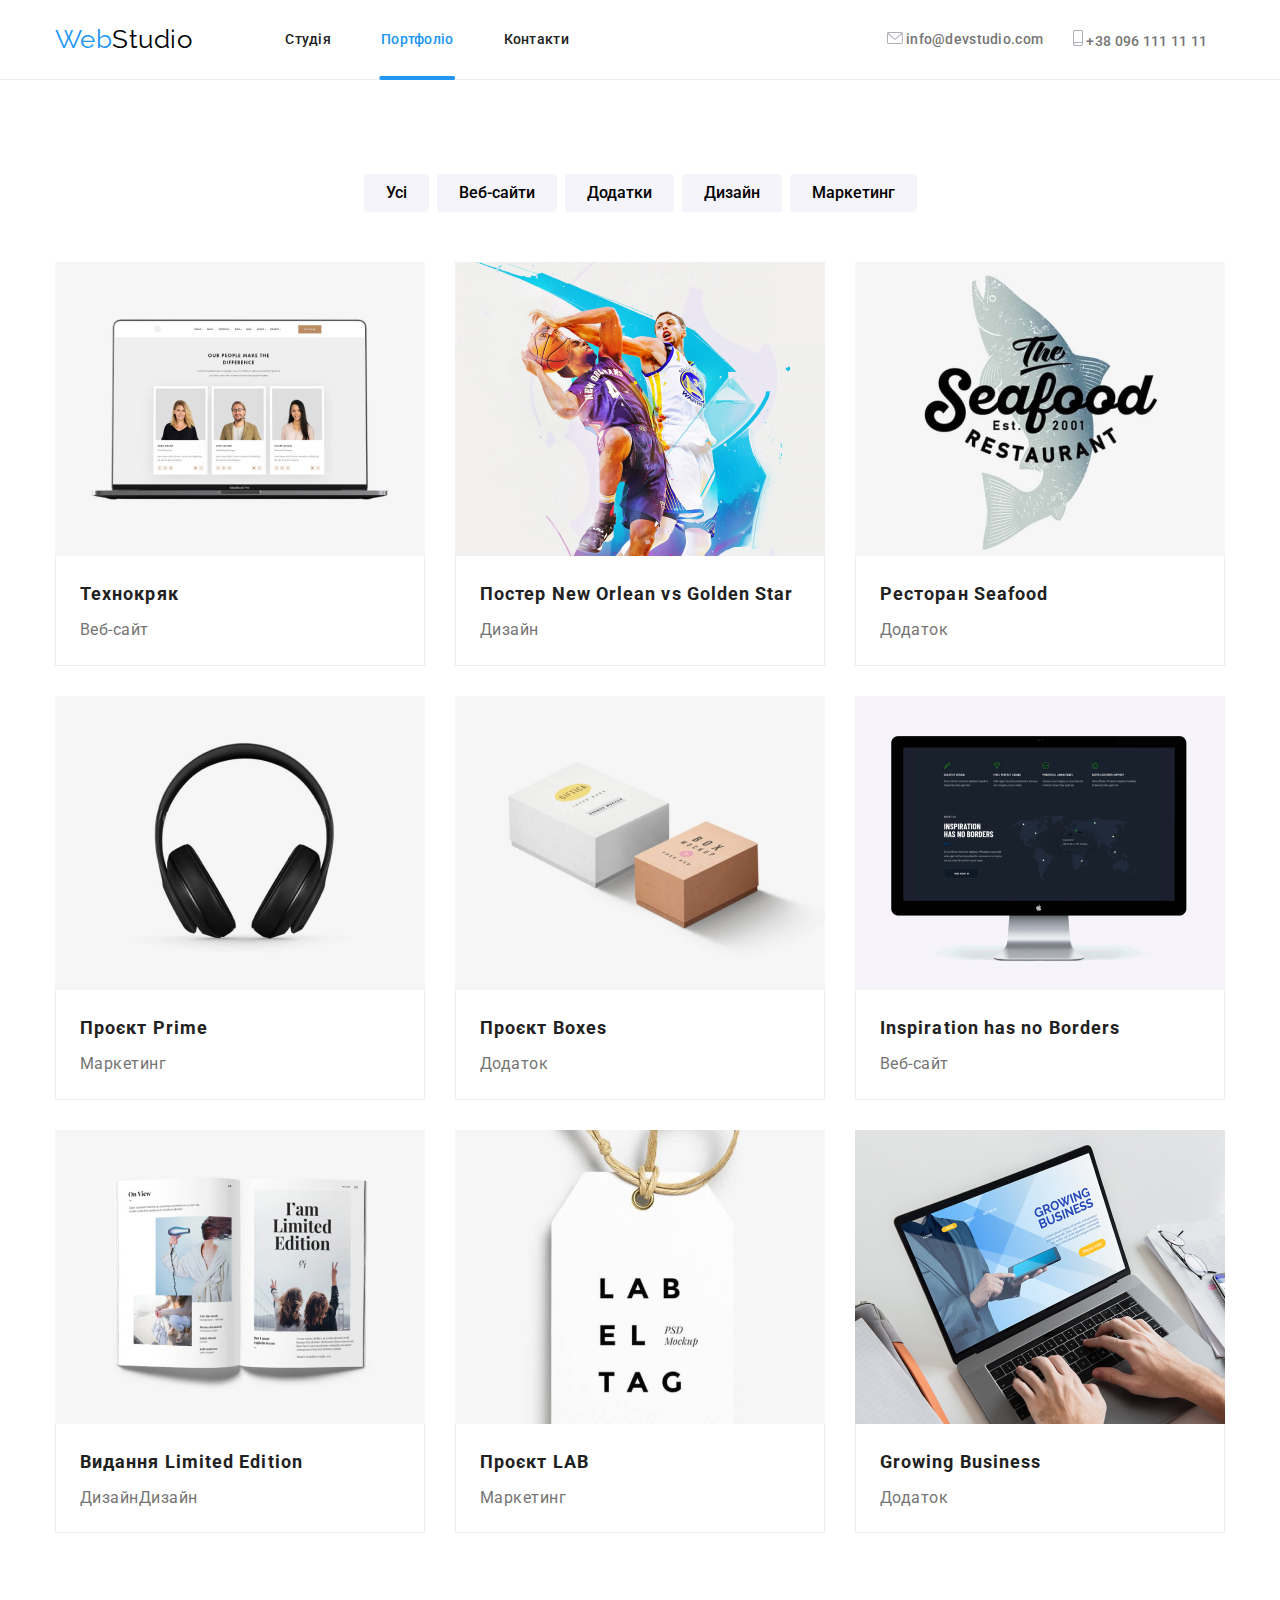
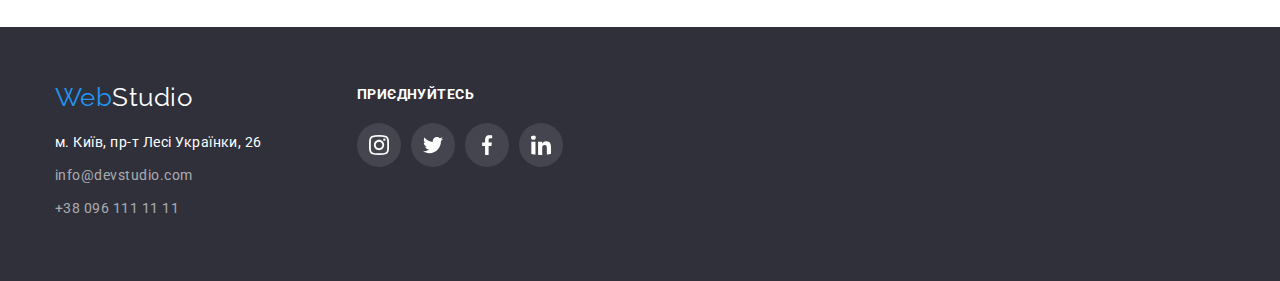
==== commit 7aa70ea6: "Add files via upload" ====
--- a/portfolio.html
+++ b/portfolio.html
@@ -6,7 +6,7 @@
 <meta name="viewport" content="width=device-width, initial-scale=1.0">
 <title>Портфоліо</title>
 <link rel="preconnect" href="https://fonts.googleapis.com"><link rel="preconnect" href="https://fonts.gstatic.com" crossorigin><link href="https://fonts.googleapis.com/css2?family=Raleway:wght@700&family=Roboto:wght@400;500;700;900&display=swap" rel="stylesheet">
-<link rel="stylesheet" href="https://cdnjs.cloudflare.com/ajax/libs/modern-normalize/1.1.0/modern-normalize.min.css"> 
+<link rel="stylesheet" href="css/modern-normalize.css"> 
 <link rel="stylesheet" href="css/style.css">
 </head>
 <body>
@@ -51,6 +51,7 @@
 
     </div>
 </header>
+
 
 <!-- main -->
 
@@ -73,6 +74,8 @@
     <h1 class="visually-hidden">Portfolio</h1>
 
 
+
+    
         <ul class="card-list">
 
             <li class="cards-items">
--- a/css/style.css
+++ b/css/style.css
@@ -103,6 +103,8 @@
 transition-duration: 250ms;
 transition-timing-function: (0.4, 0, 0.2, 1);
 transition-delay: 0;
+
+position: relative;
 }
 
 .head-contacts{
@@ -551,7 +553,6 @@
 
 
 .cards-items:hover{
-    рушпре: 230px;
     box-shadow: 0px 1px 1px rgba(0, 0, 0, 0.12), 0px 4px 4px rgba(0, 0, 0, 0.06), 1px 4px 6px rgba(0, 0, 0, 0.16);
 }
 
@@ -711,13 +712,16 @@
 }
 
 .active:after {
-    position: absolute;
-    content: "";
-    width: 100%;
-    height: 4px;
-    background-color: var(--color2);
-    border-radius: 2px;
-    display: block;
+
+        position: absolute;
+        content: "";
+        width: calc(100% + 3px);
+        left: 50%;
+        transform: translateX(-50%);
+        height: 4px;
+        background-color: var(--color2);
+        border-radius: 2px;
+        display: block;
     margin-top: 29px;
-
-}
+    
+}
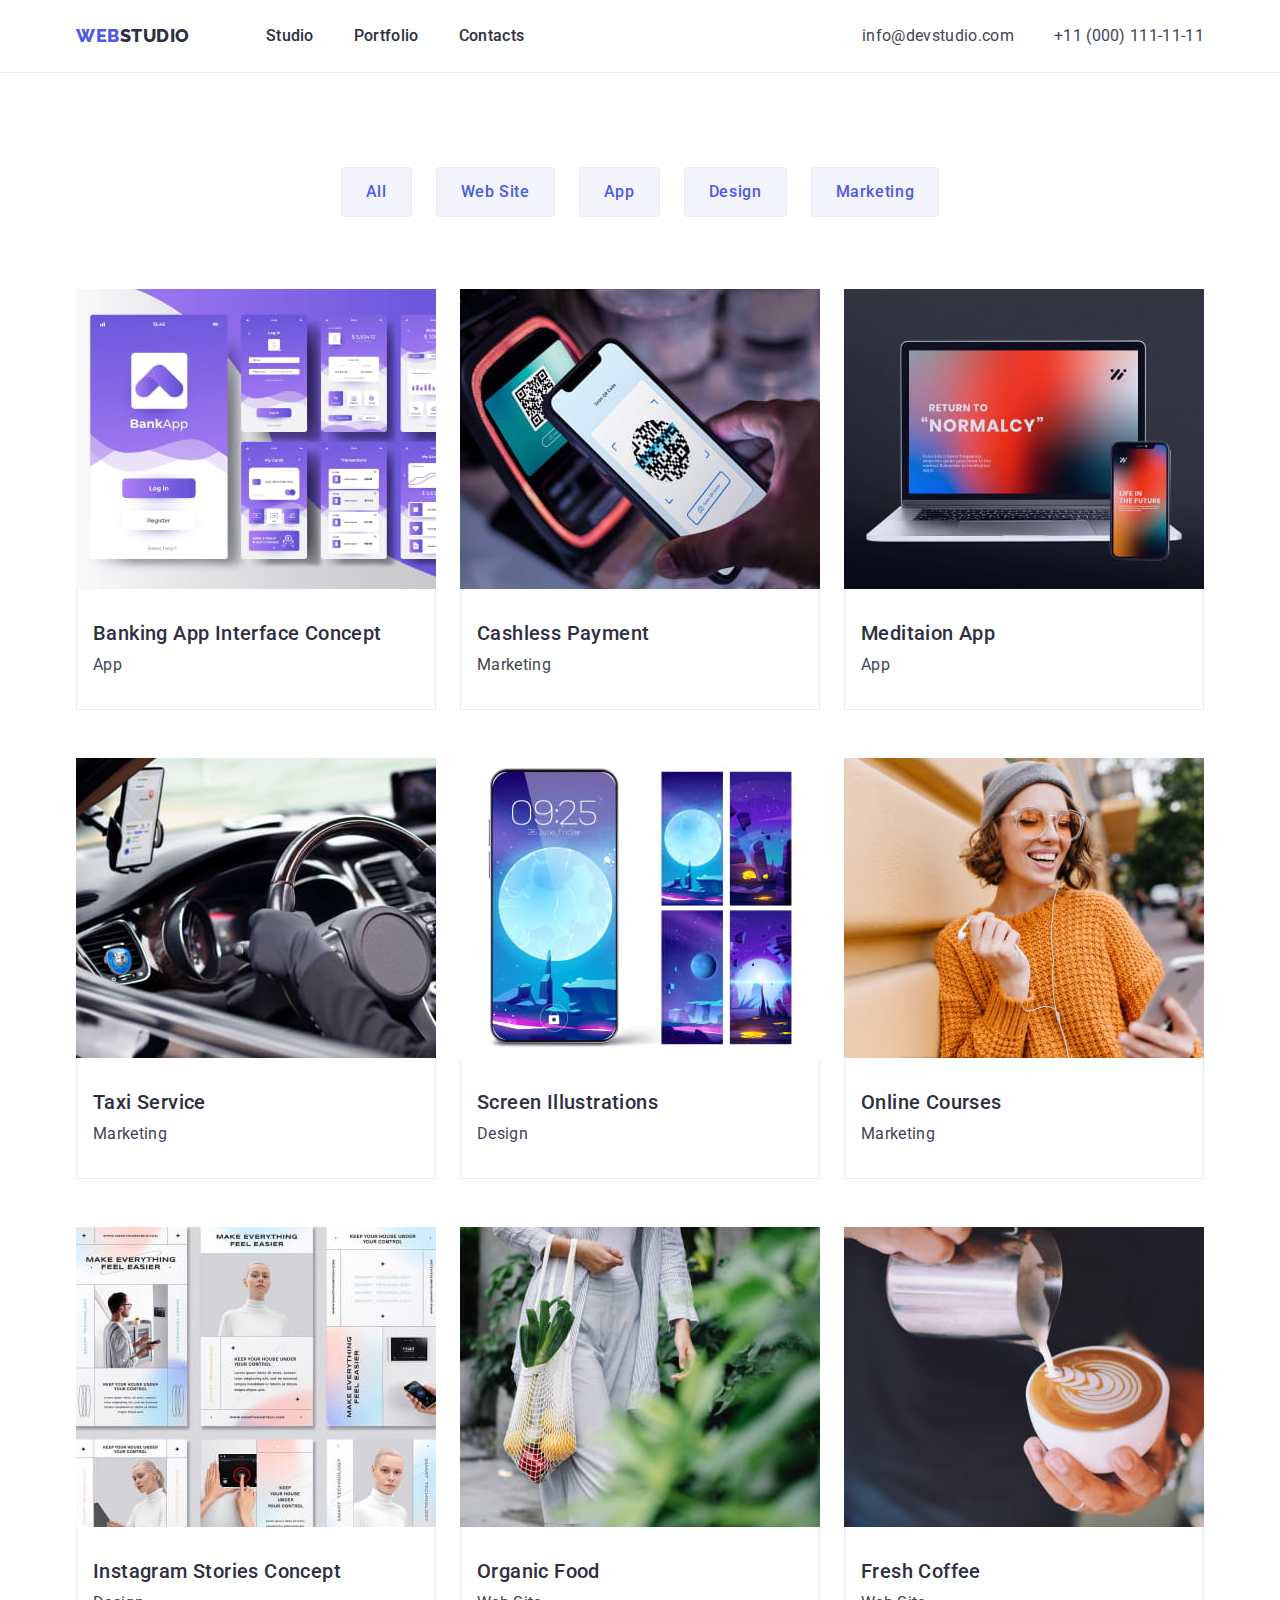
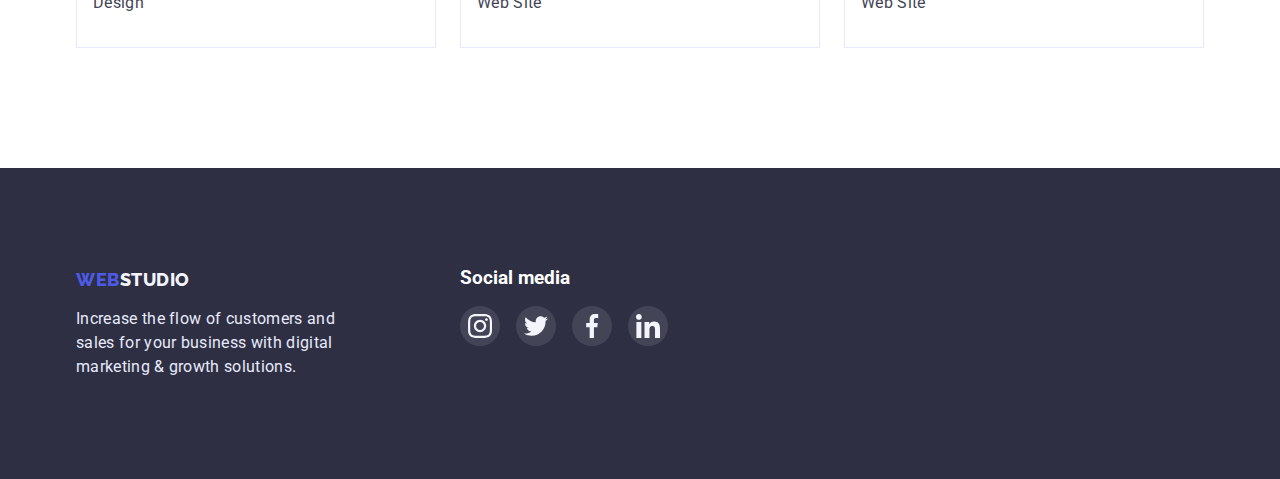
==== commit fb8572a7: "Add files via upload" ====
--- a/portfolio.html
+++ b/portfolio.html
@@ -1,219 +1,262 @@
 <!DOCTYPE html>
-<html lang="uk">
+<html lang="en">
 <head>
-<meta charset="UTF-8">
-<meta http-equiv="X-UA-Compatible" content="IE=edge">
-<meta name="viewport" content="width=device-width, initial-scale=1.0">
-<title>Портфоліо</title>
-<link rel="preconnect" href="https://fonts.googleapis.com"><link rel="preconnect" href="https://fonts.gstatic.com" crossorigin><link href="https://fonts.googleapis.com/css2?family=Raleway:wght@700&family=Roboto:wght@400;500;700;900&display=swap" rel="stylesheet">
-<link rel="stylesheet" href="css/modern-normalize.css"> 
-<link rel="stylesheet" href="css/style.css">
+    <meta charset="UTF-8">
+    <meta http-equiv="X-UA-Compatible" content="IE=edge">
+    <meta name="viewport" content="width=device-width, initial-scale=1.0">
+    <title>Portfolio</title>
+    <link rel="preconnect" href="https://fonts.googleapis.com">
+    <link rel="preconnect" href="https://fonts.gstatic.com" crossorigin>
+    <link href="https://fonts.googleapis.com/css2?family=Raleway:wght@800&family=Roboto:wght@400;500;700;900&display=swap" rel="stylesheet">
+    <link rel="stylesheet" href="css/modern-normalize.css">
+    <link rel="stylesheet" href="css/styles.css">
 </head>
 <body>
-
-<!-- header -->
-
-<header class="head-page">   
-    <div class="line-head container">
-
-        <a class="logo-head" href="#"><span class="logo-two">Web</span>Studio</a>
-
-        <nav class="nav-head">
-
-            <ul class="head-menu"> 
-                <li><a class="menu-link change" href="index.html">Студія</a></li>
-                <li><a class="menu-link change active" href="portfolio.html">Портфоліо</a></li>
-                <li><a class="menu-link change" href="#">Контакти</a></li>
-            </ul>
-
-        </nav> 
-
-            <ul class="head-contacts">
-
-                <li class="icons-head">
-                    <a class="menu-contacts change smartphone-envelope" href="mailto:info@devstudio.com">
-                        <svg width="16px" height="12px">
-                            <use href="/images/icons.svg#icon-envelope"></use>>
-                        </svg>
-                    info@devstudio.com</a>
-                </li>
-                
-                <li class="icons-head">
-
-                    <a class="menu-contacts change smartphone-envelope" href="tel:+380961111111">
-                        <svg width="10px" height="16px">
-                            <use href="/images/icons.svg#icon-smartphone"></use>>
-                        </svg>
-                    +38 096 111 11 11</a>
-                </li>
-
-            </ul>
-
+    
+<!-- HEADER -->
+
+<header class="top-line">
+    
+    <div class="top-general container">
+
+        <nav class="top-navigation">
+            <a href="./index.html" class="logo"><span class="logo-clr-2">Web</span>Studio</a>
+    
+            <ul class="top-navigation-list">
+
+                <li class="top-navigation-items">
+                    <a href="index.html" class="navigation-styles">Studio</a>
+                </li>
+                <li class="top-navigation-items">
+                    <a href="portfolio.html" class="navigation-styles">Portfolio</a>
+                </li>
+                <li class="top-navigation-items">
+                    <a href="" class="navigation-styles">Contacts</a>
+                </li>
+
+            </ul>
+
+        </nav>
+    
+        <address class="top-contacts">
+            <ul class="top-contacts-list">
+
+                <li class="top-contacts-items">
+                    <a href="mailto:info@devstudio.com" class="top-contacts-link">info@devstudio.com</a>
+                </li>
+                <li class="top-contacts-items">
+                    <a href="tel:+110001111111" class="top-contacts-link">+11 (000) 111-11-11</a>
+                </li>
+
+            </ul>
+
+        </address>
     </div>
+
 </header>
 
-
-<!-- main -->
-
-<main> 
-
-<section class="section">
+<!-- MAIN -->
+
+<main>
+    
+<!-- SEC 1 -->
+
+<section class="section scroll-up">
 
     <div class="container">
 
-
+        <h1 class="visually-hidden">Portfolio</h1>
+    
+            <ul class="scroll-portfolio-list">
+    
+                <li class="scroll-items">
+                    <button type="button" class="button-portfolio">All</button>
+                </li>
+                <li class="scroll-items">
+                    <button type="button" class="button-portfolio">Web Site</button>
+                </li>
+                <li class="scroll-items">
+                    <button type="button" class="button-portfolio">App</button>
+                </li>
+                <li class="scroll-items">
+                    <button type="button" class="button-portfolio">Design</button>
+                </li>
+                <li class="scroll-items">
+                    <button type="button" class="button-portfolio">Marketing</button>
+                </li>
+    
+            </ul>
+    
+    <!-- SEC 1.2 -->
+    
         <ul class="portfolio-list">
-            <li class="portfolio-items"><button class="button-portfolio" type="button">Усі</button></li>  
-            <li class="portfolio-items"><button class="button-portfolio" type="button">Веб-сайти</button></li>
-            <li class="portfolio-items"><button class="button-portfolio" type="button">Додатки</button></li> 
-            <li class="portfolio-items"><button class="button-portfolio" type="button">Дизайн</button></li>
-            <li class="portfolio-items"><button class="button-portfolio" type="button">Маркетинг</button></li>
+    
+            <li class="card-items">
+            
+                <a href="" class="card-link-style">
+                        <img class="brand-pic" class="brand-pic" src="./images/Portfolio/project-card-1.jpg" alt="Banking App Interface Concept" width="360" height="300">
+                    <div class="card-frame">
+                        <h3 class="brand-name">Banking App Interface Concept</h3>
+                        <p class="brand-type">App</p>
+                    </div>
+                </a>
+
+            </li>
+    
+            <li class="card-items">
+            
+                <a href="" class="card-link-style">
+                        <img class="brand-pic" src="./images/Portfolio/project-card-2.jpg" alt="Cashless Payment" width="360" height="300">
+                    <div class="card-frame">
+                        <h3 class="brand-name">Cashless Payment</h3>
+                        <p class="brand-type">Marketing</p>
+                    </div>
+                </a>
+
+            </li>
+    
+            <li class="card-items">
+            
+                <a href="" class="card-link-style">
+                        <img class="brand-pic" src="./images/Portfolio/project-card-3.jpg" alt="Meditaion App" width="360" height="300">
+                    <div class="card-frame">
+                        <h3 class="brand-name">Meditaion App</h3>
+                        <p class="brand-type">App</p>
+                    </div>
+                </a>
+
+            </li>
+    
+            <li class="card-items">
+            
+                <a href="" class="card-link-style">
+                        <img class="brand-pic" src="./images/Portfolio/project-card-4.jpg" alt="Taxi Service" width="360" height="300">
+                    <div class="card-frame">
+                        <h3 class="brand-name">Taxi Service</h3>
+                        <p class="brand-type">Marketing</p>
+                    </div>
+                </a>
+
+            </li>
+    
+            <li class="card-items">
+            
+                <a href="" class="card-link-style">
+                        <img class="brand-pic" src="./images/Portfolio/project-card-5.jpg" alt="Screen Illustrations" width="360" height="300">
+                    <div class="card-frame">
+                        <h3 class="brand-name">Screen Illustrations</h3>
+                        <p class="brand-type">Design</p>
+                    </div>
+                </a>
+
+            </li>
+    
+            <li class="card-items">
+            
+                <a href="" class="card-link-style">
+                        <img class="brand-pic" src="./images/Portfolio/project-card-6.jpg" alt="Online Courses" width="360" height="300">
+                    <div class="card-frame">
+                        <h3 class="brand-name">Online Courses</h3>
+                        <p class="brand-type">Marketing</p>
+                    </div>
+                </a>
+
+            </li>
+            
+            <li class="card-items">
+            
+                <a href="" class="card-link-style">
+                        <img class="brand-pic" src="./images/Portfolio/project-card-7.jpg" alt="Instagram Stories Concept" width="360" height="300">
+                    <div class="card-frame">
+                        <h3 class="brand-name">Instagram Stories Concept</h3>
+                        <p class="brand-type">Design</p>
+                    </div>
+                </a>
+
+            </li>
+            
+            <li class="card-items">
+            
+                <a href="" class="card-link-style">
+                        <img class="brand-pic" src="./images/Portfolio/project-card-8.jpg" alt="Organic Food" width="360" height="300">
+                    <div class="card-frame">
+                        <h3 class="brand-name">Organic Food</h3>
+                        <p class="brand-type">Web Site</p>
+                    </div>
+                </a>
+
+            </li>
+    
+            <li class="card-items">
+            
+                <a href="" class="card-link-style">
+                        <img class="brand-pic" src="./images/Portfolio/project-card-9.jpg" alt="Fresh Coffee" width="360" height="300">
+                    <div class="card-frame">
+                        <h3 class="brand-name">Fresh Coffee</h3>
+                        <p class="brand-type">Web Site</p>
+                    </div>
+                </a>
+
+            </li>
+    
         </ul>
 
-    
-    <h1 class="visually-hidden">Portfolio</h1>
-
-
-
-    
-        <ul class="card-list">
-
-            <li class="cards-items">
-                <img src="images/portfolio/img1.jpg" alt="Технокряк" width="370" height="294">   
-                <div class="frame">
-                    <h3 class="name-card">Технокряк</h3>    
-                    <p class="text-portfolio">Веб-сайт</p>
-                </div>
-            </li>
-
-            <li class="cards-items">
-                <img src="images/portfolio/img2.jpg" alt="Постер New Orlean vs Golden Star" width="370" height="294">   
-                <div class="frame">
-                    <h3 class="name-card">Постер New Orlean vs Golden Star</h3>   
-                    <p class="text-portfolio">Дизайн</p>
-                </div>
-            </li>
-    
-            <li class="cards-items">
-                <img src="images/portfolio/img3.jpg" alt="Ресторан Seafood" width="370" height="294">   
-                <div class="frame">
-                    <h3 class="name-card">Ресторан Seafood</h3>   
-                    <p class="text-portfolio">Додаток</p>
-                </div>
-            </li>
-    
-            <li class="cards-items">
-                <img src="images/portfolio/img4.jpg" alt="Проєкт Prime" width="370" height="294">   
-                <div class="frame">
-                    <h3 class="name-card">Проєкт Prime</h3>   
-                    <p class="text-portfolio">Маркетинг</p>
-                </div>
-            </li>
-    
-            <li class="cards-items">
-                <img src="images/portfolio/img5.jpg" alt="Проєкт Boxes" width="370" height="294">   
-                <div class="frame">
-                    <h3 class="name-card">Проєкт Boxes</h3>   
-                    <p class="text-portfolio">Додаток</p>
-                </div>
-            </li>
-
-            <li class="cards-items">
-                <img src="images/portfolio/img6.jpg" alt="Inspiration has no Borders" width="370" height="294">   
-                <div class="frame">
-                    <h3 class="name-card">Inspiration has no Borders</h3> 
-                    <p class="text-portfolio">Веб-сайт</p>
-                </div>
-            </li>
-    
-            <li class="cards-items">
-                <img src="images/portfolio/img7.jpg" alt="Видання Limited Edition" width="370" height="294">   
-                <div class="frame">
-                    <h3 class="name-card">Видання Limited Edition</h3>    
-                    <p class="text-portfolio">ДизайнДизайн</p>
-                </div>
-            </li>
-    
-            <li class="cards-items">
-                <img src="images/portfolio/img8.jpg" alt="Проєкт LAB" width="370" height="294">   
-                <div class="frame">
-                    <h3 class="name-card">Проєкт LAB</h3> 
-                    <p class="text-portfolio">Маркетинг</p>
-                </div>
-            </li>
-    
-            <li class="cards-items">
-                <img src="images/portfolio/img9.jpg" alt="Growing Business" width="370" height="294">   
-                <div class="frame">
-                    <h3 class="name-card">Growing Business</h3>   
-                    <p class="text-portfolio">Додаток</p>
-                </div>
-            </li>
-
-        </ul>
     </div>
+
 </section>
 
 </main>
 
-<!-- footer -->
-
-<footer class="foot-page">
-    
-    <div class=" foot-list container">
-
-           <div>
-                <a class="logo-foot " href="#"><span class="logo-two">Web</span>Studio</a> 
-    
-            <address class="navigation-foot">
-            
-               <ul class="list-foot">
-                    <li>
-                            <a class="local" href="https://goo.gl/maps/CPtrU1FHBa2aNyZL9">м. Київ, пр-т Лесі Українки, 26</a>
-                    </li>
-                    <li><a class="contact-foot change" href="mailto:info@devstudio.com">info@devstudio.com</a></li>
-                    <li><a class="contact-foot change" href="tel:+380961111111">+38 096 111 11 11</a></li>
-                </ul>
-                
-            </address>
-           </div>
-
-
-            <div class="pozition-subscribe">
-                <h3 class="subscribe-foot">Приєднуйтесь</h3>
-    
-            <ul class="subscribe-list">
-    
-                <li class="subscribe-items">
-                    <svg class="subscribe-icons" width="20" height="20">
-                        <use href="./images/icons.svg#icon-instagram"></use>
-                    </svg>
-                </li>
-                <li class="subscribe-items">
-                    <svg class="subscribe-icons" width="20" height="20">
-                        <use href="./images/icons.svg#icon-twitter"></use>
-                    </svg>
-                </li>
-                <li class="subscribe-items">
-                    <svg class="subscribe-icons" width="20" height="20">
-                        <use href="./images/icons.svg#icon-facebook"></use>
-                    </svg>
-                </li>
-                <li class="subscribe-items">
-                    <svg class="subscribe-icons" width="20" height="20">
-                        <use href="./images/icons.svg#icon-linkedin"></use>
-                    </svg>
-                </li>
-    
-            </ul>
-
-            </div> 
+<!-- FOOTER -->
+
+<footer class="footer-page">
+
+    <div class="foot-back container">
+        <div>
+            <a href="./index.html" class="logo-foot"><span class="logo-clr-2">Web</span>Studio</a>
+        
+            <p class="foot-text">Increase the flow of customers and sales for your business with digital marketing & growth solutions.</p>
+        </div>
+    
+        <div class="foot-media-pozition">
+            <h3 class="footer-title">Social media</h3>
+    
+            <ul class="foot-socials">
+                <li class="foot-pozition">
+                    <a class="foot-link">
+                        <svg class="foot-icons" width="24" height="24">
+                            <use href="./images/icons.svg#icon-instagram"></use>
+                        </svg>
+                    </a>
+                </li>
+    
+                <li class="foot-pozition">
+                    <a class="foot-link">
+                        <svg class="foot-icons" width="24" height="24">
+                            <use href="./images/icons.svg#icon-twitter"></use>
+                        </svg>
+                    </a>
+                </li>
+                <li class="foot-pozition">
+                    <a class="foot-link">
+                        <svg class="foot-icons" width="24" height="24">
+                            <use href="./images/icons.svg#icon-facebook"></use>
+                        </svg>
+                    </a>
+                </li>
+                <li class="foot-pozition">
+                    <a class="foot-link">
+                        <svg class="foot-icons" width="24" height="24">
+                            <use href="./images/icons.svg#icon-linkedin"></use>
+                        </svg>
+                    </a>
+                </li>
+            </ul>
+        </di >
+    
     </div>
 
-
 </footer>
 
-
-
 </body>
-</html>+</html> --- a/css/styles.css
+++ b/css/styles.css
@@ -0,0 +1,607 @@
+*{
+margin: 0;
+padding: 0;
+}
+
+img{
+    display: block;
+}
+
+body{
+font-family: 'Roboto', sans-serif;
+background-color: var(--color-9);
+color: var(--color-3);
+}
+
+.container{
+max-width: 1158px;
+margin: auto;
+padding: 0 15px;
+}
+
+.section{
+padding-top: 120px;
+padding-bottom: 120px;
+}
+
+:root {
+    --color-1: #4D5AE5 ;
+    --color-2: #404BBF;
+    --color-3: #2E2F42;
+    --color-4: #31D0AA;
+    --color-5: #434455 ;
+    --color-6: #8E8F99 ;
+    --color-7: #E7E9FC ;
+    --color-8: #F4F4FD ;
+    --color-9: #FFFFFF;
+    --color-10: #AFB1B8;
+}
+
+.visually-hidden {
+position: absolute;
+white-space: nowrap;
+width: 1px;
+height: 1px;
+overflow: hidden;
+border: 0;
+clip: rect(0 0 0 0);
+clip-path: inset(50%);
+margin: -1px;
+} 
+
+/* --HEADER-- */
+
+.top-line{
+border-bottom: 1px solid var(--color-7);
+}
+
+.top-general{
+display: flex;
+margin: auto;
+}
+
+.top-navigation{
+display: flex;
+}
+
+.logo{
+font-family: 'Raleway', sans-serif;
+font-weight: 800;
+font-size: 18px;
+line-height: 1.3;
+letter-spacing: 0.03em;
+text-transform: uppercase;
+color: var(--color-3);
+text-decoration: none;
+padding: 24px 0px;
+}
+
+.logo-clr-2{
+color: var(--color-1);
+}
+
+.top-navigation-list{
+display: flex;
+list-style-type: none;
+gap: 40px;
+
+margin-left: 76px;
+}
+
+.top-navigation-items{
+}
+
+.navigation-styles{
+font-weight: 500;
+font-size: 16px;
+line-height: 1.5;
+letter-spacing: 0.02em;
+text-decoration: none; 
+color: var(--color-3);
+
+display: block;
+padding: 24px 0px;
+}
+
+.navigation-styles:hover{
+color: var(--color-2);
+}
+
+.navigation-styles:focus{
+color: var(--color-2);
+}
+
+.top-contacts{
+margin-left: auto;
+}
+
+.top-contacts-list{
+display: flex;
+list-style-type: none;
+gap: 40px;
+}
+
+.top-contacts-items{
+
+}
+
+.top-contacts-link{
+font-style: normal;
+font-size: 16px;
+line-height: 1.5;
+letter-spacing: 0.02em;
+color: var(--color-5);
+text-decoration: none; 
+
+display: block;
+padding: 24px 0px;
+}
+
+.top-contacts-link:hover{
+color: var(--color-2);
+}
+
+.top-contacts-link:focus{
+color: var(--color-2);
+}
+
+/* ---MAIN-INDEX--- */
+
+/* -SEC-1-HERO- */
+
+
+.hero-back{
+margin: auto;
+max-width: 1440px;   
+background: var(--color-3);
+padding-bottom: 188px;
+padding-top: 188px;
+text-align: center;
+background-image: linear-gradient(to right,rgba(46, 47, 66, 0.7),rgba(46, 47, 66, 0.7)), url(../images/Studio/hero-image.jpg);
+}
+
+.hero-box{
+
+}
+
+.hero-title{
+font-weight: 700;
+font-size: 56px;
+line-height: 1.07;
+text-align: center;
+letter-spacing: 0.02em;
+color: var(--color-9);
+width: 496px;
+margin: auto;
+}
+
+.hero-button{
+font-family: 'Roboto', sans-serif;
+padding: 16px 32px;
+background: var(--color-1);
+box-shadow: 0px 4px 4px rgba(0, 0, 0, 0.15);
+border-radius: 4px;
+font-weight: 500;
+font-size: 16px;
+line-height: 1.5;
+letter-spacing: 0.04em;
+color: var(--color-9);
+border: 0px;
+cursor: pointer;
+margin-top: 48px;
+
+text-align: center;
+}
+
+.hero-button:hover{
+background: var(--color-2);
+box-shadow: 0px 4px 4px rgba(0, 0, 0, 0.15);
+border-radius: 4px;
+}
+
+.hero-button:focus{
+background: var(--color-2);
+box-shadow: 0px 4px 4px rgba(0, 0, 0, 0.15);
+border-radius: 4px;
+}
+
+
+/* -SEC-2-BENEFITS- */
+
+
+.benefits-list{
+display: flex;
+list-style-type: none;
+gap: 24px;
+
+}
+
+.benefits-items{
+flex-basis: calc((100%-72)/ 4)
+}
+
+.benefits-icon{
+width: 264px;
+height: 112px;
+display: flex;
+justify-content: center;
+align-items: center;
+}
+
+.benefits-title{
+font-weight: 500;
+font-size: 20px;
+line-height: 1.2;
+letter-spacing: 0.02em;
+
+}
+
+.benefits-text{
+font-size: 16px;
+line-height: 1.5;
+letter-spacing: 0.02em;
+color: var(--color-5);
+margin-top: 8px;
+}
+
+
+/* -SEC-3-SERVICES */
+
+
+.services{
+padding-top: 0;
+}
+
+.services-title{
+font-weight: 700;
+font-size: 36px;
+line-height: 1.1;
+text-align: center;
+letter-spacing: 0.02em;
+text-transform: capitalize;
+}
+
+.services-list{
+margin-top: 72px;
+display: flex;
+justify-content: center;
+list-style-type: none;
+gap: 24px;
+}
+
+.services-items{
+
+}
+
+
+/* -SEC-4-TEAM */
+
+
+.team-back{
+background: var(--color-8);
+}
+
+.team-title{
+font-weight: 700;
+font-size: 36px;
+line-height: 1.1;
+text-align: center;
+letter-spacing: 0.02em;
+text-transform: capitalize;
+}
+
+.team-list{
+display: flex;
+justify-content: center;
+list-style-type: none;
+gap: 24px;
+margin-top: 72px;
+}
+
+.team-cards{
+background: var(--color-9);
+box-shadow: 0px 1px 6px rgba(46, 47, 66, 0.08), 0px 1px 1px rgba(46, 47, 66, 0.16), 0px 2px 1px rgba(46, 47, 66, 0.08);
+border-radius: 0px 0px 4px 4px;
+padding-bottom: 32px;
+}
+
+.team-name{
+font-weight: 500;
+font-size: 20px;
+line-height: 1.2;
+text-align: center;
+letter-spacing: 0.02em;
+flex: none;
+order: 0;
+flex-grow: 0;
+
+margin-top: 32px;
+}
+
+.team-specialization{
+font-size: 16px;
+line-height: 1.5;
+text-align: center;
+letter-spacing: 0.02em;
+color: var(--color-5);
+
+margin-top: 8px;
+}
+
+
+
+
+
+.staff-socials{
+display: flex;
+gap: 24px;
+justify-content: center;
+margin-top: 8px;
+}
+
+.icon-pozition{
+list-style-type: none;
+}
+
+.frame-social{
+display: flex;
+justify-content: center;
+align-items: center;
+width: 40px;
+height: 40px;
+
+border-radius: 50%;
+color: var(--color-8);
+background: var(--color-1);
+
+}
+
+.frame-social:hover{
+color: var(--color-8);
+background: var(--color-2);
+cursor: pointer;
+}
+
+.frame-social:focus{
+color: var(--color-8);
+background: var(--color-2);
+cursor: pointer;
+}
+
+.staff-icons{
+fill: currentColor;
+}
+
+/* -SEC-5-CLIENTS */
+
+.clients-title{
+font-weight: 700;
+font-size: 36px;
+line-height: 1.1;
+text-align: center;
+letter-spacing: 0.02em;
+text-transform: capitalize;
+}
+
+.clients-list{
+display: flex;
+justify-content: center;
+gap: 24px;
+margin-top: 72px;
+
+
+}
+
+.clients-items{
+list-style-type: none;
+border: 1px solid #8E8F99;
+border-radius: 4px;
+
+}
+
+.clients-link:hover{
+color: var(--color-2);
+cursor: pointer;
+}
+
+.clients-icons{
+width: 168px;
+height: 88px;
+padding: 16px 32px;
+list-style: none;
+display: block;
+fill: var(--color-10);
+}
+
+
+/* ---MAIN-PORTFOLIO--- */
+
+
+.scroll-up{
+padding-top: 94px;
+}
+
+.scroll-portfolio-list{
+display: flex;
+list-style-type: none;
+
+gap: 24px;
+justify-content: center;
+}
+
+.scroll-items{
+
+}
+
+.button-portfolio{
+font-family: 'Roboto', sans-serif;
+background: var(--color-8);
+border: 1px solid var(--color-7);
+border-radius: 4px;
+font-weight: 500;
+font-size: 16px;
+line-height: 1.5;
+letter-spacing: 0.04em;
+color: var(--color-1);
+
+padding: 12px 24px;
+cursor: pointer;
+
+}
+
+.button-portfolio:hover{
+background: var(--color-2);
+box-shadow: 0px 3px 1px rgba(0, 0, 0, 0.1), 0px 2px 1px rgba(0, 0, 0, 0.08), 0px 2px 2px rgba(0, 0, 0, 0.12);
+border-radius: 4px;
+color: var(--color-9);
+
+border-color: transparent;
+}
+
+.button-portfolio:focus{
+background: var(--color-2);
+box-shadow: 0px 3px 1px rgba(0, 0, 0, 0.1), 0px 2px 1px rgba(0, 0, 0, 0.08), 0px 2px 2px rgba(0, 0, 0, 0.12);
+border-radius: 4px;
+color: var(--color-9);
+}
+/* ---- SEC 1.2 ---- */
+.portfolio-list{
+list-style-type: none;    
+display: flex;
+flex-wrap: wrap;
+column-gap: 24px;
+row-gap: 48px;
+
+justify-content: center;
+margin-top: 72px;
+}
+
+.card-items{
+background: var(--color-9);
+display: block;
+}
+
+.card-items:hover{
+box-shadow: 0px 1px 6px rgba(46, 47, 66, 0.08), 0px 1px 1px rgba(46, 47, 66, 0.16), 0px 2px 1px rgba(46, 47, 66, 0.08);
+}
+
+.card-frame{
+border-left: 1px solid var(--color-7);
+border-right: 1px solid var(--color-7);
+border-bottom: 1px solid var(--color-7);
+padding: 32px 16px;
+}
+
+.card-link-style{
+text-decoration: none;
+
+}
+
+.brand-pic{
+display: block;
+}
+
+
+
+.brand-name{
+color: var(--color-3);
+font-weight: 500;
+font-size: 20px;
+line-height: 1.2;
+letter-spacing: 0.02em;
+
+}
+
+.brand-type{
+color: var(--color-5);
+font-size: 16px;
+line-height: 1.5;
+letter-spacing: 0.02em;
+
+
+margin-top: 8px;
+}
+
+/* --FOOTER-- */
+.footer-page{
+background: var(--color-3); 
+padding-top: 100px;
+padding-bottom: 100px;
+}
+
+.foot-back{
+display:flex ;
+}
+
+.logo-foot{
+font-family: 'Raleway', sans-serif;
+font-weight: 800;
+font-size: 18px;
+line-height: 1.3;
+letter-spacing: 0.03em;
+text-transform: uppercase;
+color: var(--color-8);
+
+text-decoration: none;
+
+}
+
+.foot-text{
+font-size: 16px;
+line-height: 1.5;
+letter-spacing: 0.02em;
+color: var(--color-7);
+
+margin-top: 16px;
+max-width: 264px;
+
+}
+
+.foot-media-pozition{
+margin-left: 120px;
+}
+
+.footer-title{
+color:var(--color-9)
+}
+
+.foot-socials{
+display: flex;
+gap: 16px;
+justify-content: center;
+margin-top: 16px;
+}
+
+
+.foot-pozition{
+list-style-type: none;
+}
+
+.foot-link{
+display: flex;
+justify-content: center;
+align-items: center;
+width: 40px;
+height: 40px;
+    
+border-radius: 50%;
+color: var(--color-8);
+background: rgba(255, 255, 255, 0.1);
+}
+
+.foot-icons{
+    fill: currentColor;
+
+}
+
+    .foot-link:hover{
+    color: var(--color-8);
+    background: var(--color-4);
+    cursor: pointer;
+    }
+    
+    .foot-link:focus{
+    color: var(--color-8);
+    background: var(--color-4);
+    cursor: pointer;
+    }
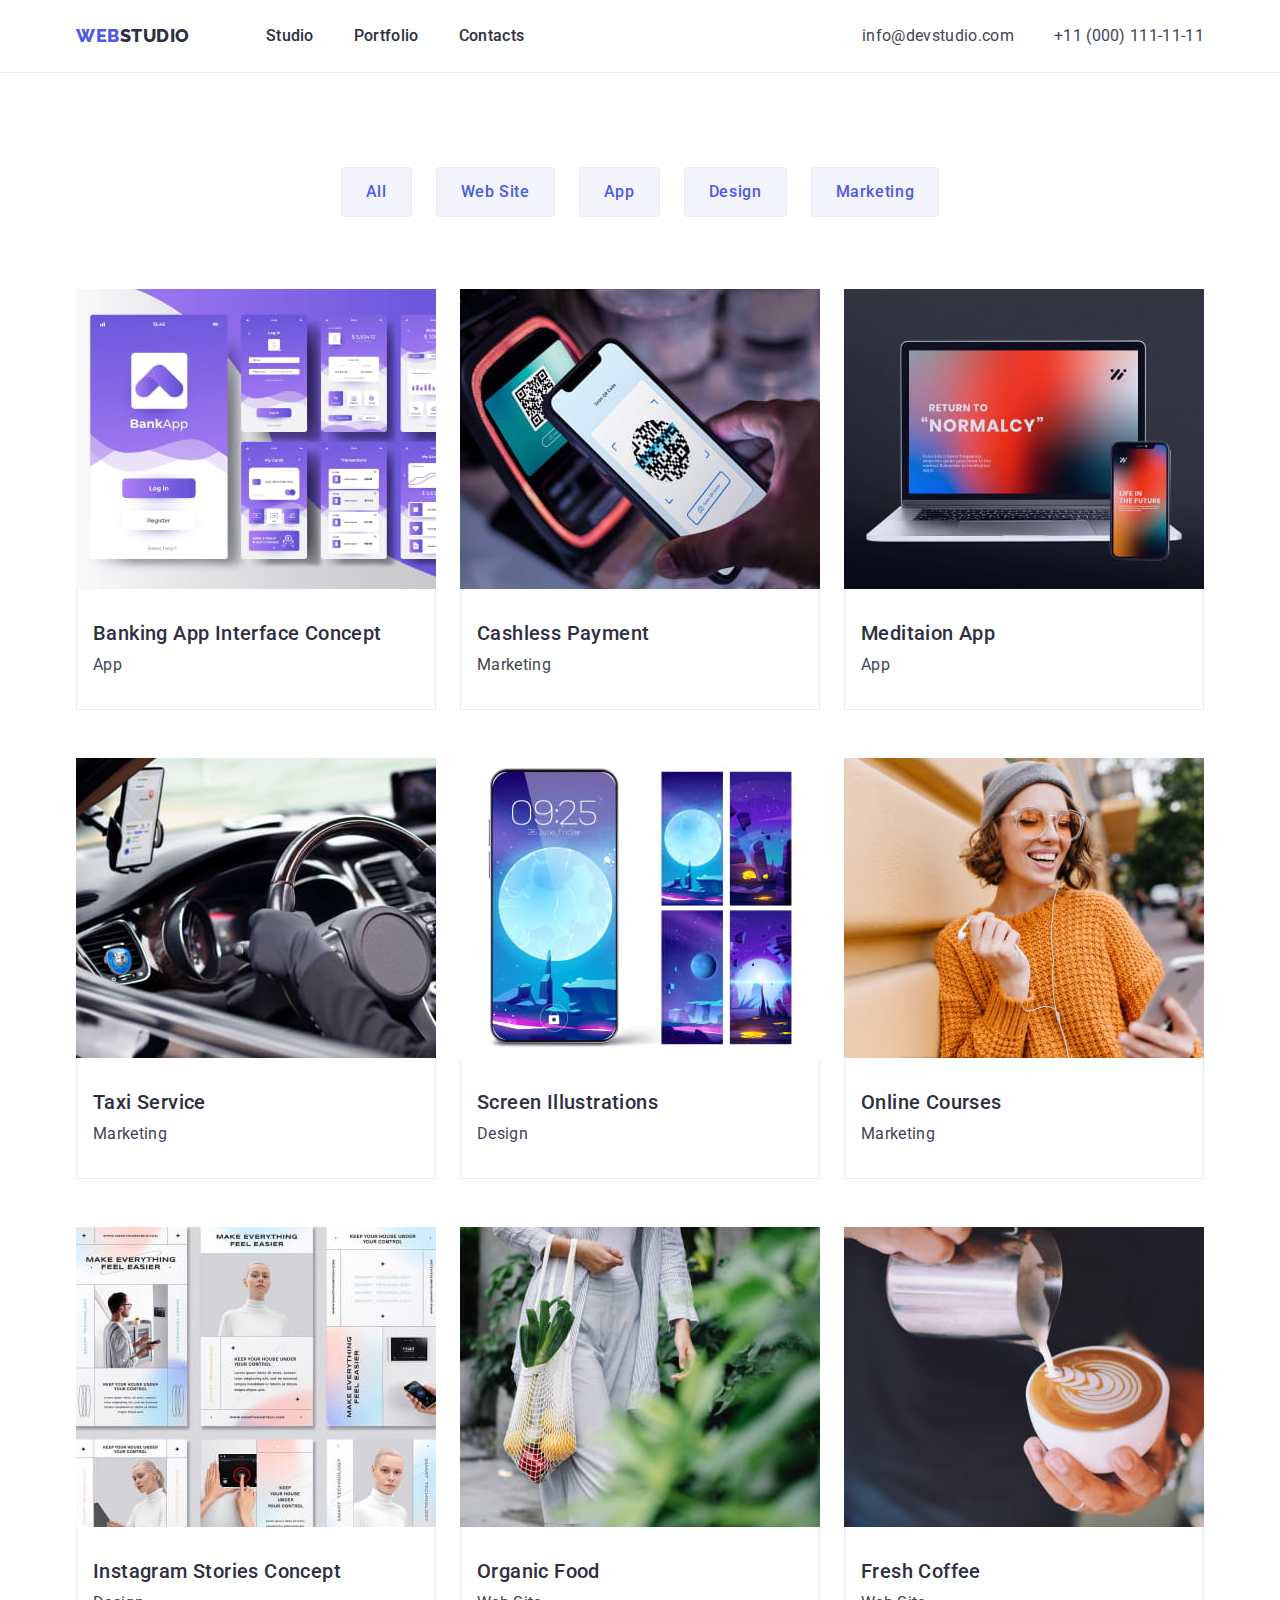
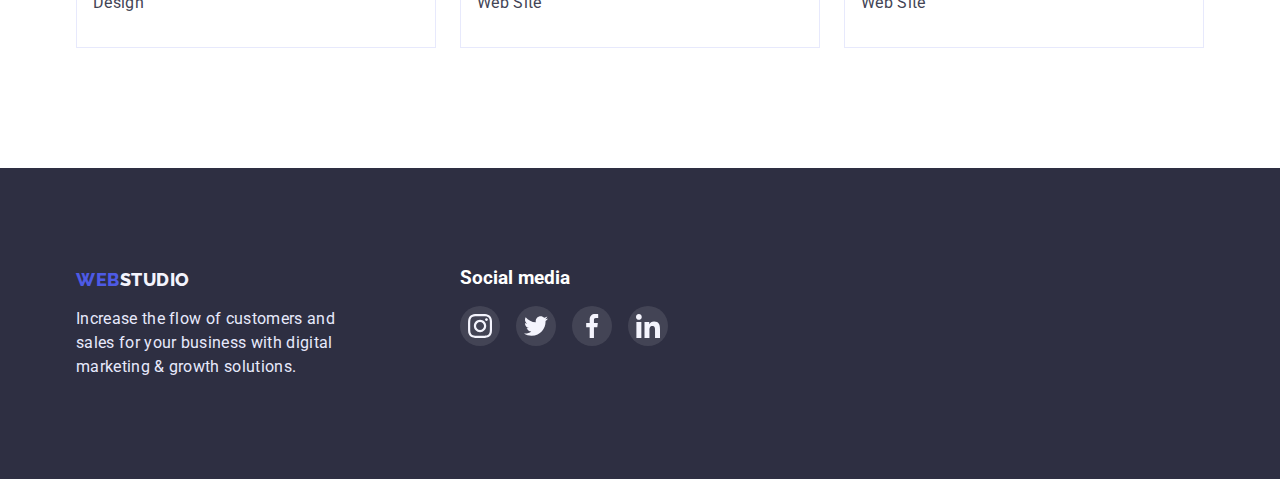
==== commit 0eee788b: "Add files via upload" ====
--- a/portfolio.html
+++ b/portfolio.html
@@ -94,7 +94,7 @@
             <li class="card-items">
             
                 <a href="" class="card-link-style">
-                        <img class="brand-pic" class="brand-pic" src="./images/Portfolio/project-card-1.jpg" alt="Banking App Interface Concept" width="360" height="300">
+                        <img class="brand-pic" src="./images/Portfolio/project-card-1.jpg" alt="Banking App Interface Concept" width="360" height="300">
                     <div class="card-frame">
                         <h3 class="brand-name">Banking App Interface Concept</h3>
                         <p class="brand-type">App</p>
@@ -223,7 +223,7 @@
     
             <ul class="foot-socials">
                 <li class="foot-pozition">
-                    <a class="foot-link">
+                    <a href="" class="foot-link">
                         <svg class="foot-icons" width="24" height="24">
                             <use href="./images/icons.svg#icon-instagram"></use>
                         </svg>
@@ -231,28 +231,28 @@
                 </li>
     
                 <li class="foot-pozition">
-                    <a class="foot-link">
+                    <a href="" class="foot-link">
                         <svg class="foot-icons" width="24" height="24">
                             <use href="./images/icons.svg#icon-twitter"></use>
                         </svg>
                     </a>
                 </li>
                 <li class="foot-pozition">
-                    <a class="foot-link">
+                    <a href="" class="foot-link">
                         <svg class="foot-icons" width="24" height="24">
                             <use href="./images/icons.svg#icon-facebook"></use>
                         </svg>
                     </a>
                 </li>
                 <li class="foot-pozition">
-                    <a class="foot-link">
+                    <a href="" class="foot-link">
                         <svg class="foot-icons" width="24" height="24">
                             <use href="./images/icons.svg#icon-linkedin"></use>
                         </svg>
                     </a>
                 </li>
             </ul>
-        </di >
+    </div>
     
     </div>
 
--- a/css/styles.css
+++ b/css/styles.css
@@ -1,4 +1,4 @@
-*{
+h1, h2, h3, h4, h5, h6, ul, p{ 
 margin: 0;
 padding: 0;
 }
@@ -151,7 +151,7 @@
 
 
 .hero-back{
-margin: auto;
+margin: 0 auto;
 max-width: 1440px;   
 background: var(--color-3);
 padding-bottom: 188px;
@@ -213,6 +213,7 @@
 display: flex;
 list-style-type: none;
 gap: 24px;
+padding: 0 ;
 
 }
 
@@ -221,14 +222,15 @@
 }
 
 .benefits-icon{
-width: 264px;
 height: 112px;
 display: flex;
 justify-content: center;
 align-items: center;
+background: var(--color-8);
 }
 
 .benefits-title{
+    margin-top: 8px;
 font-weight: 500;
 font-size: 20px;
 line-height: 1.2;
@@ -262,11 +264,13 @@
 }
 
 .services-list{
+margin: 0;
 margin-top: 72px;
 display: flex;
 justify-content: center;
 list-style-type: none;
 gap: 24px;
+padding: 0;
 }
 
 .services-items{
@@ -288,14 +292,18 @@
 text-align: center;
 letter-spacing: 0.02em;
 text-transform: capitalize;
+
 }
 
 .team-list{
+    margin: 0;
 display: flex;
 justify-content: center;
 list-style-type: none;
 gap: 24px;
 margin-top: 72px;
+padding: 0;
+
 }
 
 .team-cards{
@@ -303,6 +311,11 @@
 box-shadow: 0px 1px 6px rgba(46, 47, 66, 0.08), 0px 1px 1px rgba(46, 47, 66, 0.16), 0px 2px 1px rgba(46, 47, 66, 0.08);
 border-radius: 0px 0px 4px 4px;
 padding-bottom: 32px;
+margin: 0;
+}
+
+.team-photo{
+
 }
 
 .team-name{
@@ -316,6 +329,7 @@
 flex-grow: 0;
 
 margin-top: 32px;
+margin-bottom: 0px;
 }
 
 .team-specialization{
@@ -325,7 +339,7 @@
 letter-spacing: 0.02em;
 color: var(--color-5);
 
-margin-top: 8px;
+margin: 8px 0px;
 }
 
 
@@ -336,7 +350,8 @@
 display: flex;
 gap: 24px;
 justify-content: center;
-margin-top: 8px;
+padding: 0;
+
 }
 
 .icon-pozition{
@@ -356,17 +371,10 @@
 
 }
 
-.frame-social:hover{
-color: var(--color-8);
-background: var(--color-2);
-cursor: pointer;
-}
-
-.frame-social:focus{
-color: var(--color-8);
-background: var(--color-2);
-cursor: pointer;
-}
+.frame-social:hover, .frame-social:focus{
+background-color: var(--color-2);
+}
+
 
 .staff-icons{
 fill: currentColor;
@@ -375,6 +383,7 @@
 /* -SEC-5-CLIENTS */
 
 .clients-title{
+
 font-weight: 700;
 font-size: 36px;
 line-height: 1.1;
@@ -394,24 +403,44 @@
 
 .clients-items{
 list-style-type: none;
-border: 1px solid #8E8F99;
-border-radius: 4px;
-
-}
-
-.clients-link:hover{
-color: var(--color-2);
-cursor: pointer;
-}
-
-.clients-icons{
-width: 168px;
+flex-basis: calc((100%-88)/ 6);
+}
+
+
+
+
+.clients-link{
+display: flex;
+justify-content: center;
+align-items: center;
+fill:var(--color-6);
+border: 1px solid var(--color-6);
+border-radius: 4px;
 height: 88px;
-padding: 16px 32px;
-list-style: none;
-display: block;
-fill: var(--color-10);
-}
+}
+
+
+.clients-items :hover, :focus{
+fill: var(--color-2);
+border: 1px solid var(--color-2);
+border-radius: 4px;
+}
+
+/* .clients-items :hover, :focus{
+fill: var(--color-2);
+border: 1px solid var(--color-2);
+border-radius: 4px;
+} */
+
+/* a:hover, :focus{
+fill: var(--color-2);
+border: 1px solid var(--color-2);
+border-radius: 4px;
+} */
+
+
+
+
 
 
 /* ---MAIN-PORTFOLIO--- */
@@ -477,8 +506,7 @@
 }
 
 .card-items{
-background: var(--color-9);
-display: block;
+
 }
 
 .card-items:hover{
@@ -494,7 +522,8 @@
 
 .card-link-style{
 text-decoration: none;
-
+background: var(--color-9);
+display: block;
 }
 
 .brand-pic{
@@ -594,14 +623,7 @@
 
 }
 
-    .foot-link:hover{
-    color: var(--color-8);
-    background: var(--color-4);
-    cursor: pointer;
+    .foot-link:hover, .foot-link:focus{
+    background-color: var(--color-4);
     }
-    
-    .foot-link:focus{
-    color: var(--color-8);
-    background: var(--color-4);
-    cursor: pointer;
-    }
+
